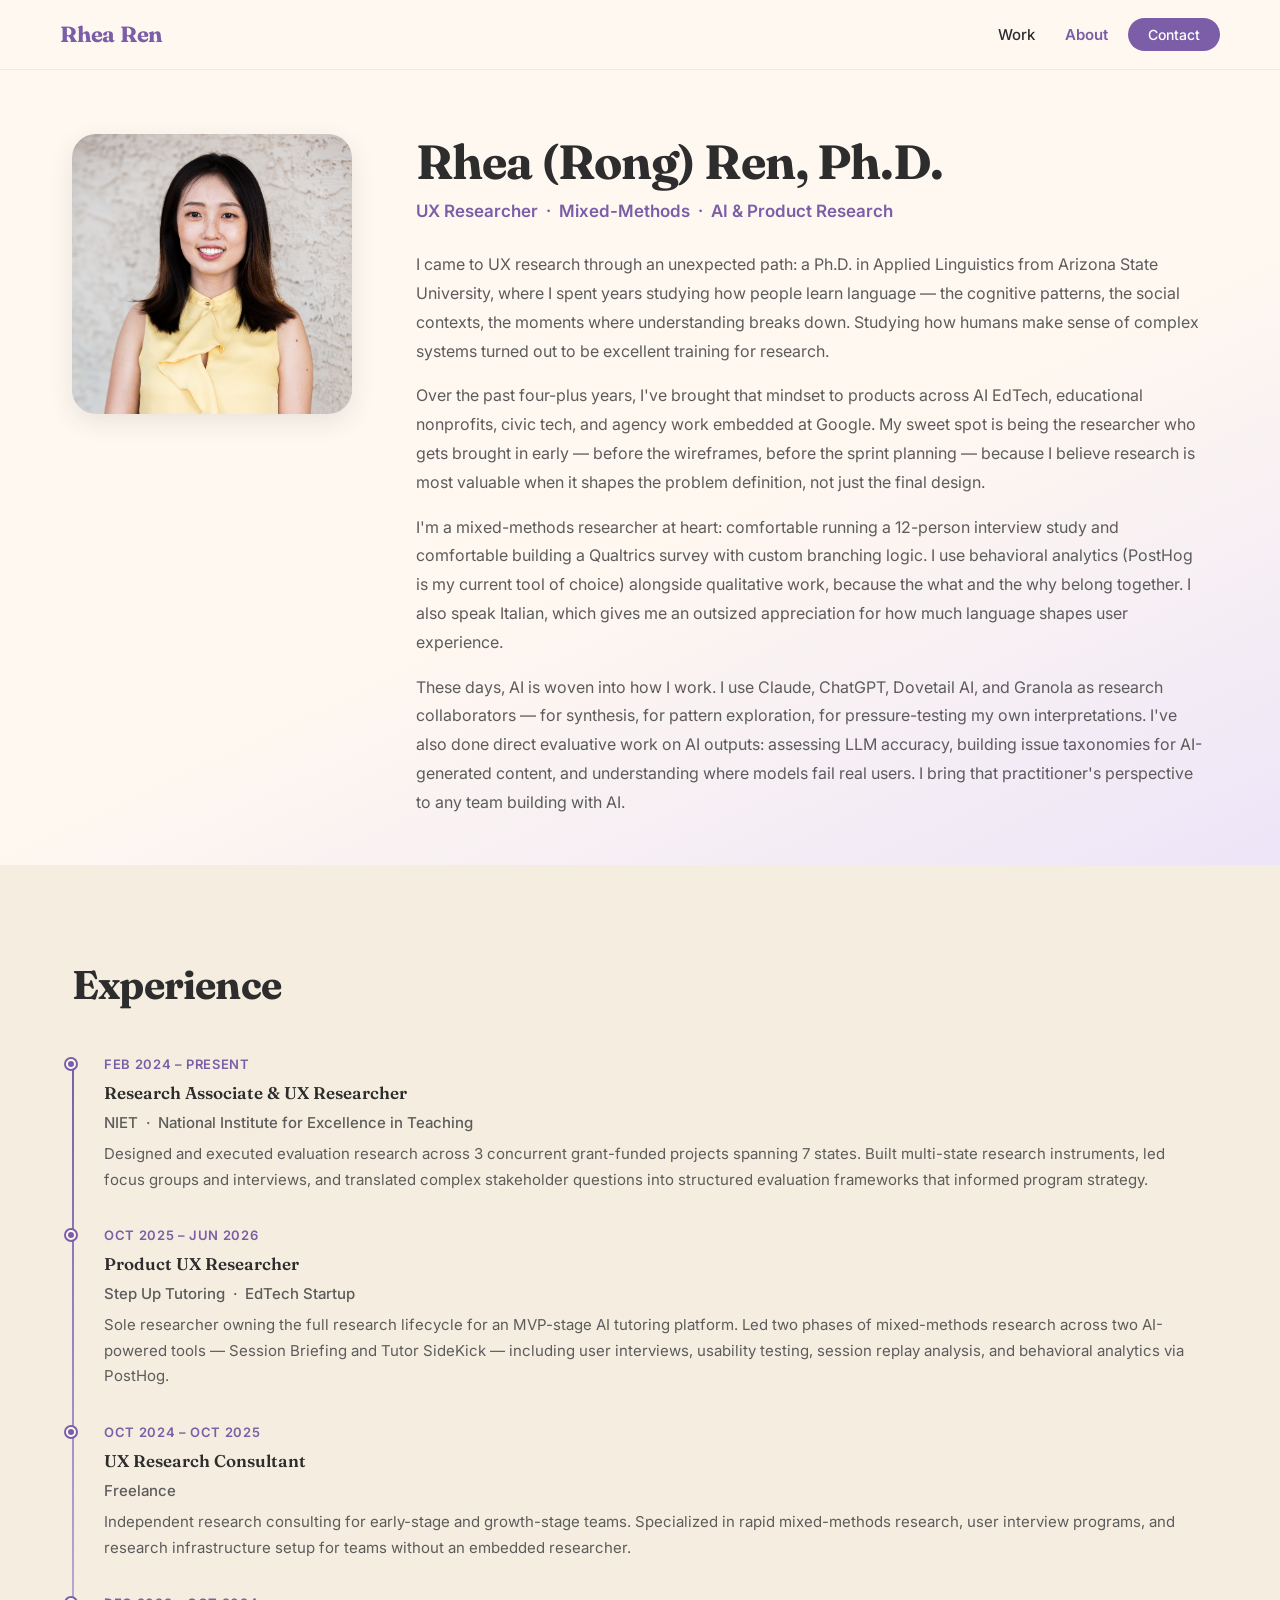
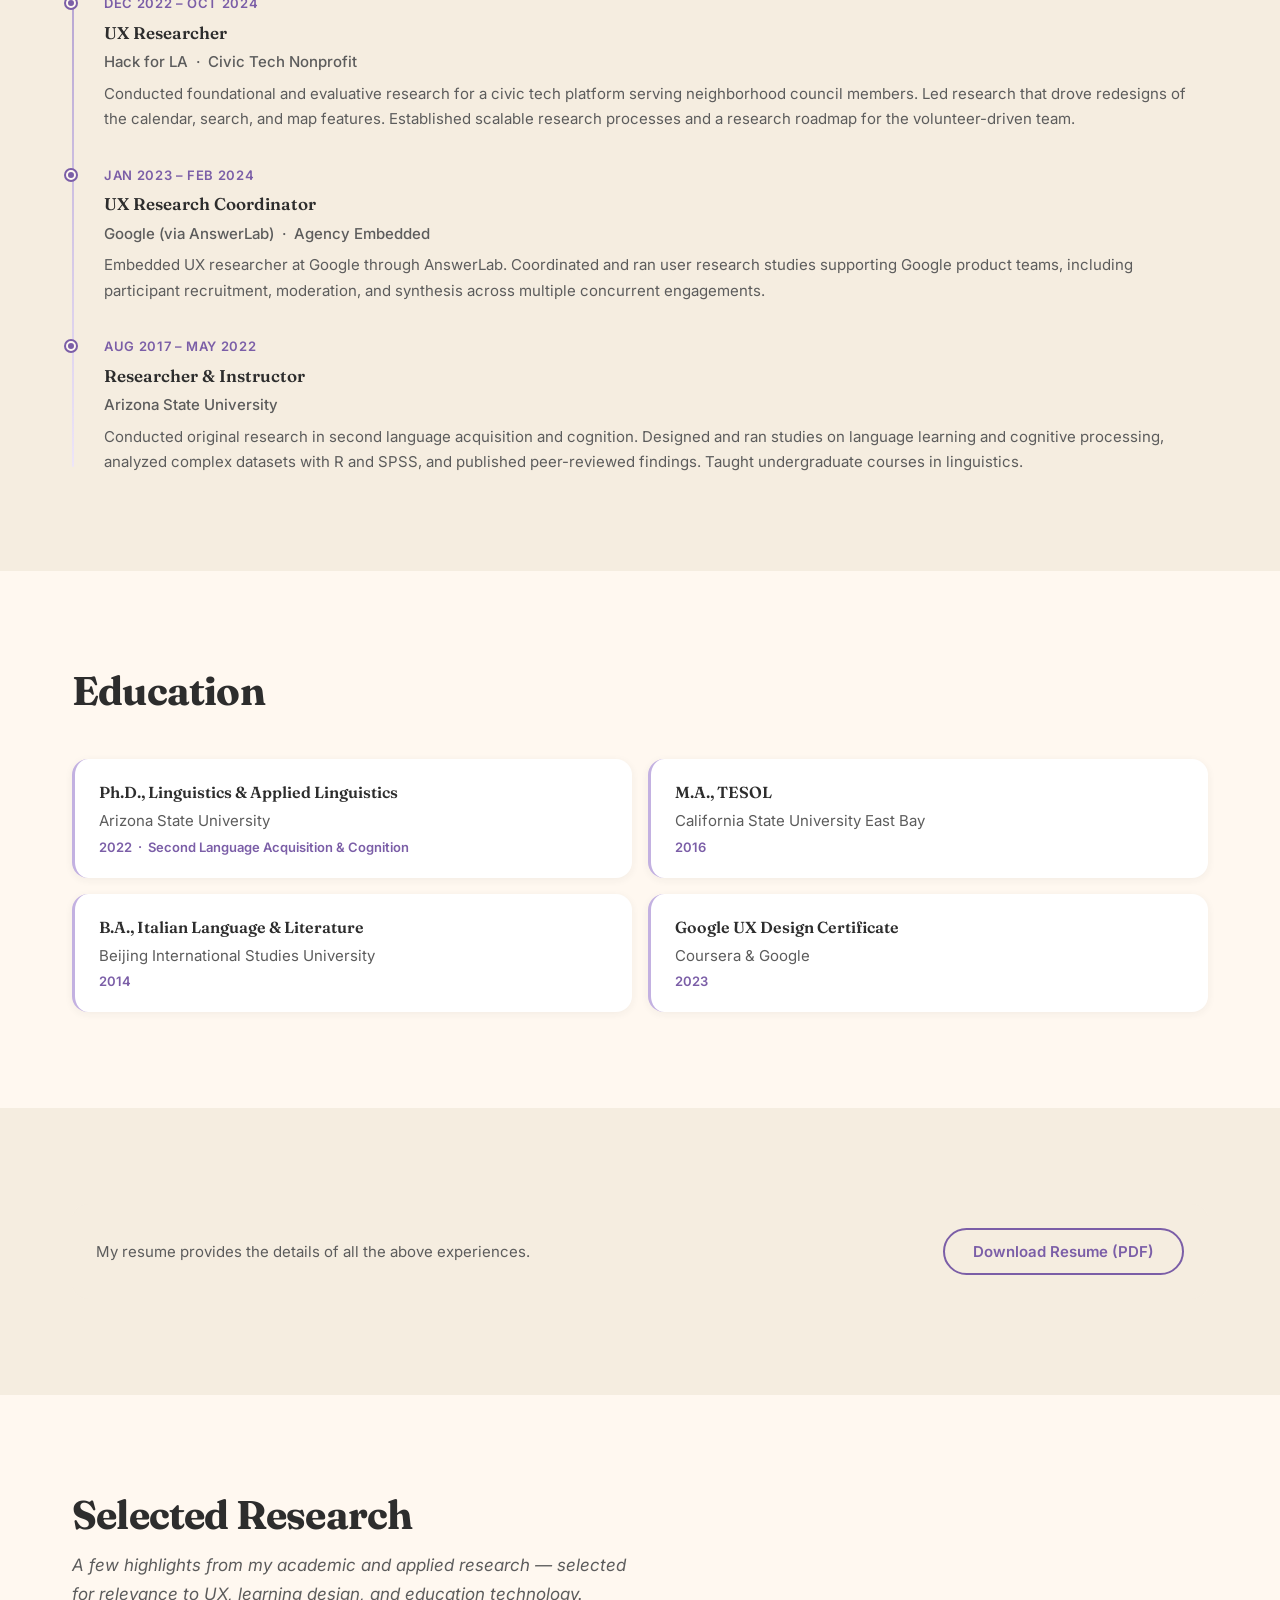
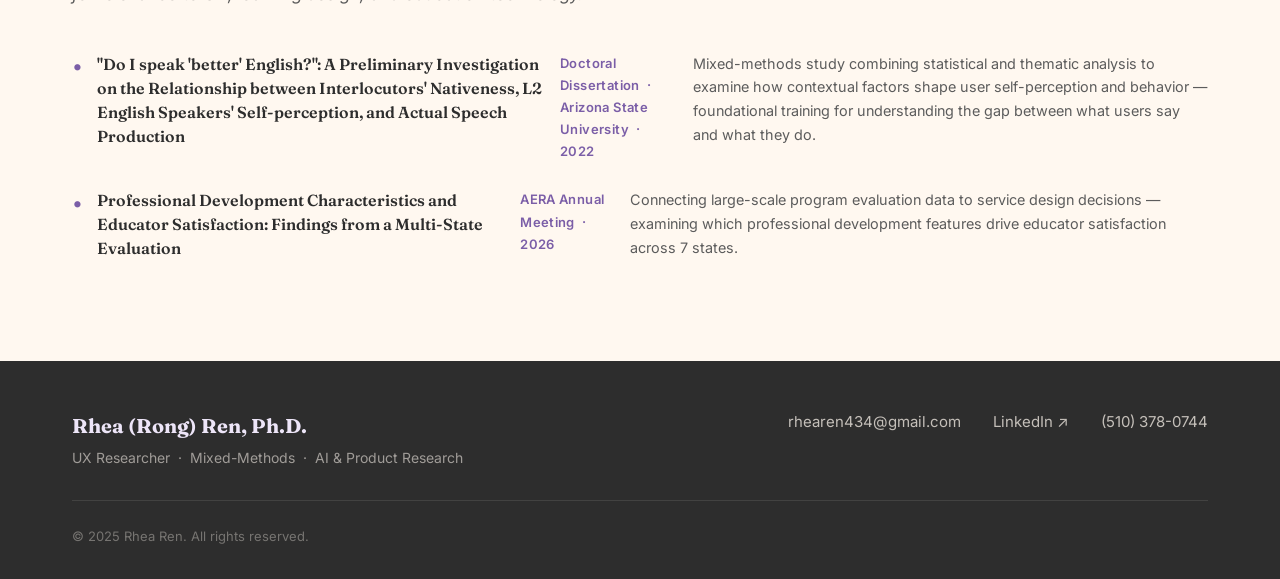
==== about.html @ f6c6ca18 "Initial commit: UX research portfolio site" ====
<!DOCTYPE html>
<html lang="en">
<head>
  <meta charset="UTF-8">
  <meta name="viewport" content="width=device-width, initial-scale=1.0">
  <title>About — Rhea Ren | UX Researcher</title>
  <meta name="description" content="About Rhea (Rong) Ren, Ph.D. — Mixed-Methods UX Researcher with a Ph.D. in Applied Linguistics and 4+ years in AI EdTech, nonprofits, civic tech, and embedded agency work.">
  <meta property="og:title" content="About — Rhea Ren | UX Researcher">
  <meta property="og:description" content="Ph.D. linguist turned UX Researcher. 4+ years of mixed-methods research across AI EdTech, nonprofits, and civic tech.">
  <meta property="og:type" content="website">
  <link rel="canonical" href="about.html">
  <link rel="preconnect" href="https://fonts.googleapis.com">
  <link rel="preconnect" href="https://fonts.gstatic.com" crossorigin>
  <link href="https://fonts.googleapis.com/css2?family=Fraunces:ital,opsz,wght@0,9..144,400..700;1,9..144,400..700&family=Inter:wght@400;500;600&display=swap" rel="stylesheet">
  <link rel="stylesheet" href="css/style.css">
</head>
<body>

  <a href="#main-content" class="skip-link">Skip to main content</a>

  <nav class="nav" aria-label="Main navigation">
    <div class="nav__inner">
      <a href="index.html" class="nav__logo">Rhea Ren</a>
      <button class="nav__hamburger" aria-expanded="false" aria-controls="nav-menu" aria-label="Toggle navigation menu">
        <span></span>
        <span></span>
        <span></span>
      </button>
      <ul class="nav__menu" id="nav-menu" role="list">
        <li><a href="index.html#work" class="nav__link">Work</a></li>
        <li><a href="about.html" class="nav__link">About</a></li>
        <li><a href="contact.html" class="nav__link nav__link--cta">Contact</a></li>
      </ul>
    </div>
  </nav>

  <main id="main-content">

    <!-- ===================== BIO HERO ===================== -->
    <section class="page-hero">
      <div class="container">
        <div class="about-bio">

          <img src="assets/headshot.jpg" alt="Rhea (Rong) Ren, Ph.D. — UX Researcher" class="headshot-img">

          <div class="about-bio__text">
            <h1>Rhea (Rong) Ren, Ph.D.</h1>
            <p class="subtitle">UX Researcher &nbsp;·&nbsp; Mixed-Methods &nbsp;·&nbsp; AI &amp; Product Research</p>

            <p>I came to UX research through an unexpected path: a Ph.D. in Applied Linguistics from Arizona State University, where I spent years studying how people learn language — the cognitive patterns, the social contexts, the moments where understanding breaks down. Studying how humans make sense of complex systems turned out to be excellent training for research.</p>

            <p>Over the past four-plus years, I've brought that mindset to products across AI EdTech, educational nonprofits, civic tech, and agency work embedded at Google. My sweet spot is being the researcher who gets brought in early — before the wireframes, before the sprint planning — because I believe research is most valuable when it shapes the problem definition, not just the final design.</p>

            <p>I'm a mixed-methods researcher at heart: comfortable running a 12-person interview study and comfortable building a Qualtrics survey with custom branching logic. I use behavioral analytics (PostHog is my current tool of choice) alongside qualitative work, because the what and the why belong together. I also speak Italian, which gives me an outsized appreciation for how much language shapes user experience.</p>

            <p>These days, AI is woven into how I work. I use Claude, ChatGPT, Dovetail AI, and Granola as research collaborators — for synthesis, for pattern exploration, for pressure-testing my own interpretations. I've also done direct evaluative work on AI outputs: assessing LLM accuracy, building issue taxonomies for AI-generated content, and understanding where models fail real users. I bring that practitioner's perspective to any team building with AI.</p>
          </div>

        </div>
      </div>
    </section>

    <!-- ===================== EXPERIENCE ===================== -->
    <section class="section section--alt">
      <div class="container">
        <div class="section-header fade-in">
          <h2 class="section-title">Experience</h2>
        </div>

        <div class="timeline fade-in">

          <div class="timeline-item">
            <p class="timeline-item__period">Feb 2024 – Present</p>
            <p class="timeline-item__role">Research Associate &amp; UX Researcher</p>
            <p class="timeline-item__company">NIET &nbsp;·&nbsp; National Institute for Excellence in Teaching</p>
            <p class="timeline-item__desc">Designed and executed evaluation research across 3 concurrent grant-funded projects spanning 7 states. Built multi-state research instruments, led focus groups and interviews, and translated complex stakeholder questions into structured evaluation frameworks that informed program strategy.</p>
          </div>

          <div class="timeline-item">
            <p class="timeline-item__period">Oct 2025 – Jun 2026</p>
            <p class="timeline-item__role">Product UX Researcher</p>
            <p class="timeline-item__company">Step Up Tutoring &nbsp;·&nbsp; EdTech Startup</p>
            <p class="timeline-item__desc">Sole researcher owning the full research lifecycle for an MVP-stage AI tutoring platform. Led two phases of mixed-methods research across two AI-powered tools — Session Briefing and Tutor SideKick — including user interviews, usability testing, session replay analysis, and behavioral analytics via PostHog.</p>
          </div>

          <div class="timeline-item">
            <p class="timeline-item__period">Oct 2024 – Oct 2025</p>
            <p class="timeline-item__role">UX Research Consultant</p>
            <p class="timeline-item__company">Freelance</p>
            <p class="timeline-item__desc">Independent research consulting for early-stage and growth-stage teams. Specialized in rapid mixed-methods research, user interview programs, and research infrastructure setup for teams without an embedded researcher.</p>
          </div>

          <div class="timeline-item">
            <p class="timeline-item__period">Dec 2022 – Oct 2024</p>
            <p class="timeline-item__role">UX Researcher</p>
            <p class="timeline-item__company">Hack for LA &nbsp;·&nbsp; Civic Tech Nonprofit</p>
            <p class="timeline-item__desc">Conducted foundational and evaluative research for a civic tech platform serving neighborhood council members. Led research that drove redesigns of the calendar, search, and map features. Established scalable research processes and a research roadmap for the volunteer-driven team.</p>
          </div>

          <div class="timeline-item">
            <p class="timeline-item__period">Jan 2023 – Feb 2024</p>
            <p class="timeline-item__role">UX Research Coordinator</p>
            <p class="timeline-item__company">Google (via AnswerLab) &nbsp;·&nbsp; Agency Embedded</p>
            <p class="timeline-item__desc">Embedded UX researcher at Google through AnswerLab. Coordinated and ran user research studies supporting Google product teams, including participant recruitment, moderation, and synthesis across multiple concurrent engagements.</p>
          </div>

          <div class="timeline-item">
            <p class="timeline-item__period">Aug 2017 – May 2022</p>
            <p class="timeline-item__role">Researcher &amp; Instructor</p>
            <p class="timeline-item__company">Arizona State University</p>
            <p class="timeline-item__desc">Conducted original research in second language acquisition and cognition. Designed and ran studies on language learning and cognitive processing, analyzed complex datasets with R and SPSS, and published peer-reviewed findings. Taught undergraduate courses in linguistics.</p>
          </div>

        </div>
      </div>
    </section>

    <!-- ===================== EDUCATION ===================== -->
    <section class="section">
      <div class="container">
        <div class="section-header fade-in">
          <h2 class="section-title">Education</h2>
        </div>
        <div class="edu-grid fade-in">

          <div class="edu-card">
            <p class="edu-card__degree">Ph.D., Linguistics &amp; Applied Linguistics</p>
            <p class="edu-card__school">Arizona State University</p>
            <p class="edu-card__year">2022 &nbsp;·&nbsp; Second Language Acquisition &amp; Cognition</p>
          </div>

          <div class="edu-card">
            <p class="edu-card__degree">M.A., TESOL</p>
            <p class="edu-card__school">California State University East Bay</p>
            <p class="edu-card__year">2016</p>
          </div>

          <div class="edu-card">
            <p class="edu-card__degree">B.A., Italian Language &amp; Literature</p>
            <p class="edu-card__school">Beijing International Studies University</p>
            <p class="edu-card__year">2014</p>
          </div>

          <div class="edu-card">
            <p class="edu-card__degree">Google UX Design Certificate</p>
            <p class="edu-card__school">Coursera &amp; Google</p>
            <p class="edu-card__year">2023</p>
          </div>

        </div>
      </div>
    </section>

    <!-- ===================== RESUME DOWNLOAD ===================== -->
    <section class="section section--alt">
      <div class="container">
        <div class="resume-download fade-in">
          <p>My resume provides the details of all the above experiences.</p>
          <!-- Link will work once assets/resume.pdf is added to the assets folder -->
          <a href="assets/resume.pdf" class="btn btn-secondary" aria-label="Download Rhea Ren's resume PDF">Download Resume (PDF)</a>
        </div>
      </div>
    </section>

    <!-- ===================== SELECTED RESEARCH ===================== -->
    <section class="section">
      <div class="container">
        <div class="section-header fade-in">
          <h2 class="section-title">Selected Research</h2>
          <p class="section-subtitle" style="font-style: italic;">A few highlights from my academic and applied research — selected for relevance to UX, learning design, and education technology.</p>
        </div>
        <ol class="research-list fade-in">

          <li class="research-item">
            <p class="research-item__title">"Do I speak 'better' English?": A Preliminary Investigation on the Relationship between Interlocutors' Nativeness, L2 English Speakers' Self-perception, and Actual Speech Production</p>
            <p class="research-item__venue">Doctoral Dissertation &nbsp;·&nbsp; Arizona State University &nbsp;·&nbsp; 2022</p>
            <p class="research-item__desc">Mixed-methods study combining statistical and thematic analysis to examine how contextual factors shape user self-perception and behavior — foundational training for understanding the gap between what users say and what they do.</p>
          </li>

          <li class="research-item">
            <p class="research-item__title">Professional Development Characteristics and Educator Satisfaction: Findings from a Multi-State Evaluation</p>
            <p class="research-item__venue">AERA Annual Meeting &nbsp;·&nbsp; 2026</p>
            <p class="research-item__desc">Connecting large-scale program evaluation data to service design decisions — examining which professional development features drive educator satisfaction across 7 states.</p>
          </li>

        </ol>
      </div>
    </section>

  </main>

  <footer class="footer">
    <div class="container">
      <div class="footer__inner">
        <div class="footer__brand">
          <p class="footer__name">Rhea (Rong) Ren, Ph.D.</p>
          <p class="footer__tagline">UX Researcher &nbsp;·&nbsp; Mixed-Methods &nbsp;·&nbsp; AI &amp; Product Research</p>
        </div>
        <nav class="footer__links" aria-label="Footer links">
          <a href="mailto:rhearen434@gmail.com">rhearen434@gmail.com</a>
          <a href="https://linkedin.com/in/rrenasu/" target="_blank" rel="noopener noreferrer">LinkedIn ↗</a>
          <a href="tel:+15103780744">(510) 378-0744</a>
        </nav>
      </div>
      <p class="footer__copy">© 2025 Rhea Ren. All rights reserved.</p>
    </div>
  </footer>

  <script src="js/main.js"></script>
</body>
</html>
---- css/style.css ----
/* =========================================
   RESET & BASE
   ========================================= */
*, *::before, *::after { box-sizing: border-box; margin: 0; padding: 0; }
html { scroll-behavior: smooth; font-size: 16px; }
body {
  font-family: 'Inter', -apple-system, BlinkMacSystemFont, 'Segoe UI', sans-serif;
  color: var(--charcoal);
  background-color: var(--cream);
  line-height: 1.7;
  -webkit-font-smoothing: antialiased;
  -moz-osx-font-smoothing: grayscale;
}
img, video { max-width: 100%; display: block; }
a { color: inherit; text-decoration: none; }
ul, ol { list-style: none; }
button { background: none; border: none; cursor: pointer; font-family: inherit; }
input, textarea, button, select { font-family: inherit; }

/* =========================================
   CSS CUSTOM PROPERTIES
   ========================================= */
:root {
  --lavender:       #7B5EA7;
  --lavender-mid:   #C3B1E1;
  --lavender-light: #EDE5F8;
  --blush:          #F2C4CE;
  --blush-light:    #FBE8EC;
  --sky:            #A7C7E7;
  --sky-light:      #D4E8F7;
  --cream:          #FFF8F0;
  --cream-dark:     #F5EDE0;
  --charcoal:       #2D2D2D;
  --charcoal-light: #5C5C5C;
  --white:          #FFFFFF;

  --shadow-sm:  0 2px 8px rgba(45, 45, 45, 0.06);
  --shadow-md:  0 8px 24px rgba(45, 45, 45, 0.10);
  --shadow-lg:  0 16px 48px rgba(45, 45, 45, 0.14);

  --radius-sm:   8px;
  --radius-md:   16px;
  --radius-lg:   24px;
  --radius-full: 9999px;

  --transition:      0.25s ease;
  --transition-slow: 0.45s ease;

  --container: 1200px;
}

/* =========================================
   SKIP LINK
   ========================================= */
.skip-link {
  position: absolute;
  top: -100%;
  left: 1rem;
  padding: 0.75rem 1.5rem;
  background: var(--lavender);
  color: var(--white);
  border-radius: var(--radius-sm);
  z-index: 9999;
  font-weight: 600;
  font-size: 0.9rem;
  transition: top var(--transition);
}
.skip-link:focus { top: 1rem; }

/* =========================================
   LAYOUT UTILITIES
   ========================================= */
.container {
  width: 100%;
  max-width: var(--container);
  margin: 0 auto;
  padding: 0 1.25rem;
}

.section { padding: 4rem 0; }
.section--alt { background: var(--cream-dark); }
.section--white { background: var(--white); }

.section-header { margin-bottom: 2.75rem; }
.section-header--center { text-align: center; }
.section-header--center .section-subtitle { margin-left: auto; margin-right: auto; }

.section-title {
  font-family: 'Fraunces', Georgia, serif;
  font-size: clamp(1.75rem, 3.5vw, 2.5rem);
  font-weight: 700;
  color: var(--charcoal);
  line-height: 1.2;
  margin-bottom: 0.75rem;
  letter-spacing: -0.02em;
}
.section-subtitle {
  font-size: 1.0625rem;
  color: var(--charcoal-light);
  max-width: 560px;
  line-height: 1.65;
}

/* =========================================
   BUTTONS
   ========================================= */
.btn {
  display: inline-flex;
  align-items: center;
  gap: 0.5rem;
  padding: 0.875rem 1.75rem;
  border-radius: var(--radius-full);
  font-size: 0.9375rem;
  font-weight: 600;
  text-decoration: none;
  transition: all var(--transition);
  cursor: pointer;
  border: 2px solid transparent;
  line-height: 1;
  white-space: nowrap;
}
.btn-primary {
  background: var(--lavender);
  color: var(--white);
  border-color: var(--lavender);
}
.btn-primary:hover {
  background: #6A4F94;
  border-color: #6A4F94;
  transform: translateY(-2px);
  box-shadow: 0 8px 24px rgba(123, 94, 167, 0.28);
}
.btn-secondary {
  background: transparent;
  color: var(--lavender);
  border-color: var(--lavender);
}
.btn-secondary:hover {
  background: var(--lavender-light);
  transform: translateY(-2px);
}
.btn:focus-visible {
  outline: 3px solid var(--lavender);
  outline-offset: 3px;
}

/* =========================================
   NAVIGATION — BASE
   ========================================= */
.nav {
  position: sticky;
  top: 0;
  z-index: 200;
  background: rgba(255, 248, 240, 0.93);
  backdrop-filter: blur(14px);
  -webkit-backdrop-filter: blur(14px);
  border-bottom: 1px solid rgba(195, 177, 225, 0.25);
}
.nav__inner {
  position: relative;
  display: flex;
  align-items: center;
  justify-content: space-between;
  padding: 1rem 1.25rem;
  max-width: var(--container);
  margin: 0 auto;
}
.nav__logo {
  font-family: 'Fraunces', Georgia, serif;
  font-size: 1.375rem;
  font-weight: 700;
  color: var(--lavender);
  letter-spacing: -0.01em;
  transition: color var(--transition);
}
.nav__logo:hover { color: #6A4F94; }

/* Hamburger */
.nav__hamburger {
  display: flex;
  flex-direction: column;
  justify-content: center;
  gap: 5px;
  padding: 0.4rem;
  border-radius: var(--radius-sm);
  z-index: 10;
  flex-shrink: 0;
}
.nav__hamburger span {
  display: block;
  width: 22px;
  height: 2px;
  background: var(--charcoal);
  border-radius: 2px;
  transition: all var(--transition);
  transform-origin: center;
}
.nav.nav-open .nav__hamburger span:nth-child(1) { transform: translateY(7px) rotate(45deg); }
.nav.nav-open .nav__hamburger span:nth-child(2) { opacity: 0; transform: scaleX(0); }
.nav.nav-open .nav__hamburger span:nth-child(3) { transform: translateY(-7px) rotate(-45deg); }

/* Mobile dropdown */
@media (max-width: 639px) {
  .nav__menu {
    display: none;
    position: absolute;
    top: 100%;
    left: 0;
    right: 0;
    background: rgba(255, 248, 240, 0.98);
    padding: 0.75rem 1.25rem 1.5rem;
    border-bottom: 1px solid rgba(195, 177, 225, 0.25);
    backdrop-filter: blur(14px);
    -webkit-backdrop-filter: blur(14px);
    box-shadow: 0 8px 20px rgba(45, 45, 45, 0.08);
  }
  .nav.nav-open .nav__menu { display: block; }
  .nav__link {
    display: block;
    padding: 0.875rem 0;
    font-size: 1rem;
    font-weight: 500;
    color: var(--charcoal);
    border-bottom: 1px solid rgba(195, 177, 225, 0.2);
    transition: color var(--transition);
  }
  .nav__menu li:last-child .nav__link { border-bottom: none; }
  .nav__link:hover,
  .nav__link.active { color: var(--lavender); }
  .nav__link--cta {
    display: inline-block;
    margin-top: 0.875rem;
    border-bottom: none;
    padding: 0.5625rem 1.375rem;
    background: var(--lavender);
    color: var(--white) !important;
    border-radius: var(--radius-full);
    font-size: 0.875rem;
    font-weight: 600;
  }
  .nav__link--cta:hover { background: #6A4F94; }
}

/* Desktop nav */
@media (min-width: 640px) {
  .nav__hamburger { display: none; }
  .nav__menu {
    display: flex;
    align-items: center;
    gap: 0.125rem;
  }
  .nav__link {
    padding: 0.4375rem 0.875rem;
    font-size: 0.9375rem;
    font-weight: 500;
    color: var(--charcoal);
    border-radius: var(--radius-sm);
    transition: color var(--transition), background var(--transition);
  }
  .nav__link:hover { color: var(--lavender); background: var(--lavender-light); }
  .nav__link.active { color: var(--lavender); font-weight: 600; }
  .nav__link--cta {
    background: var(--lavender);
    color: var(--white) !important;
    border-radius: var(--radius-full);
    padding: 0.5rem 1.25rem;
    font-size: 0.875rem;
    margin-left: 0.25rem;
  }
  .nav__link--cta:hover { background: #6A4F94; }
}

/* =========================================
   HERO
   ========================================= */
.hero {
  position: relative;
  overflow: hidden;
  padding: 5rem 0 4.5rem;
  min-height: 80vh;
  display: flex;
  align-items: center;
  background: linear-gradient(155deg, var(--cream) 50%, var(--lavender-light) 100%);
}

.hero__blob {
  position: absolute;
  border-radius: 60% 40% 30% 70% / 60% 30% 70% 40%;
  pointer-events: none;
  animation: blobMorph 14s ease-in-out infinite;
  will-change: border-radius, transform;
}
.hero__blob:nth-child(1) {
  width: min(560px, 85vw);
  height: min(560px, 85vw);
  top: -180px;
  right: -150px;
  background: var(--lavender-light);
  opacity: 0.55;
  animation-duration: 14s;
}
.hero__blob:nth-child(2) {
  width: min(380px, 60vw);
  height: min(380px, 60vw);
  bottom: -110px;
  left: -100px;
  background: var(--blush);
  opacity: 0.42;
  animation-duration: 18s;
  animation-delay: -6s;
}

@keyframes blobMorph {
  0%, 100% { border-radius: 60% 40% 30% 70% / 60% 30% 70% 40%; }
  25%       { border-radius: 40% 60% 70% 30% / 40% 70% 30% 60%; }
  50%       { border-radius: 30% 70% 40% 60% / 50% 40% 60% 50%; }
  75%       { border-radius: 70% 30% 60% 40% / 30% 60% 40% 70%; }
}

.hero__content {
  position: relative;
  z-index: 1;
  max-width: 700px;
}
.hero__label {
  display: inline-block;
  font-size: 0.8125rem;
  font-weight: 600;
  letter-spacing: 0.1em;
  text-transform: uppercase;
  color: var(--lavender);
  background: var(--lavender-light);
  padding: 0.3rem 0.875rem;
  border-radius: var(--radius-full);
  margin-bottom: 1.25rem;
}
.hero__name {
  font-family: 'Fraunces', Georgia, serif;
  font-size: clamp(2.5rem, 6vw, 4.25rem);
  font-weight: 700;
  line-height: 1.08;
  letter-spacing: -0.025em;
  color: var(--charcoal);
  margin-bottom: 0.5rem;
}
.hero__subtitle {
  font-size: clamp(1rem, 2vw, 1.125rem);
  color: var(--charcoal-light);
  font-weight: 500;
  margin-bottom: 1.5rem;
  letter-spacing: 0.01em;
}
.hero__hook {
  font-size: 1.0625rem;
  color: var(--charcoal-light);
  line-height: 1.78;
  margin-bottom: 2.5rem;
  max-width: 580px;
}
.hero__ctas {
  display: flex;
  flex-wrap: wrap;
  gap: 1rem;
  align-items: center;
}

/* =========================================
   CASE STUDY CARDS
   ========================================= */
.cards-grid {
  display: grid;
  gap: 1.5rem;
}
.card {
  background: var(--white);
  border-radius: var(--radius-lg);
  overflow: hidden;
  box-shadow: var(--shadow-sm);
  transition: transform var(--transition), box-shadow var(--transition);
  display: flex;
  flex-direction: column;
}
.card:hover {
  transform: translateY(-6px);
  box-shadow: var(--shadow-lg);
}
.card__thumb {
  height: 200px;
  flex-shrink: 0;
  overflow: hidden;
  position: relative;
}

.card__thumb img {
  width: 100%;
  height: 100%;
  object-fit: cover;
  display: block;
}
.card__thumb--lavender { background: linear-gradient(135deg, var(--lavender-light) 0%, var(--lavender-mid) 100%); }
.card__thumb--blush    { background: linear-gradient(135deg, var(--blush-light) 0%, var(--blush) 100%); }
.card__thumb--sky      { background: linear-gradient(135deg, var(--sky-light) 0%, var(--sky) 100%); }

.card__body {
  padding: 1.75rem;
  display: flex;
  flex-direction: column;
  flex: 1;
}
.card__company {
  font-size: 0.8125rem;
  font-weight: 600;
  letter-spacing: 0.06em;
  text-transform: uppercase;
  color: var(--lavender);
  margin-bottom: 0.5rem;
}
.card__title {
  font-family: 'Fraunces', Georgia, serif;
  font-size: 1.1875rem;
  font-weight: 600;
  color: var(--charcoal);
  line-height: 1.3;
  margin-bottom: 0.75rem;
}
.card__desc {
  font-size: 0.9375rem;
  color: var(--charcoal-light);
  line-height: 1.68;
  margin-bottom: 1.25rem;
  flex: 1;
}
.card__tags {
  display: flex;
  flex-wrap: wrap;
  gap: 0.375rem;
  margin-bottom: 1.5rem;
}
.card__link {
  display: inline-flex;
  align-items: center;
  gap: 0.375rem;
  font-size: 0.9375rem;
  font-weight: 600;
  color: var(--lavender);
  transition: gap var(--transition), color var(--transition);
  margin-top: auto;
  align-self: flex-start;
}
.card__link:hover { gap: 0.625rem; color: #6A4F94; }

/* =========================================
   TAGS / PILLS
   ========================================= */
.tag {
  display: inline-block;
  padding: 0.2rem 0.675rem;
  border-radius: var(--radius-full);
  font-size: 0.75rem;
  font-weight: 600;
  letter-spacing: 0.025em;
  background: var(--lavender-light);
  color: var(--lavender);
  white-space: nowrap;
}
.tag--blush { background: var(--blush-light); color: #7A2E42; }
.tag--sky   { background: var(--sky-light);   color: #1E5F8C; }

/* =========================================
   SKILLS SECTION
   ========================================= */
.skills-grid { display: grid; gap: 1.5rem; }

.skills-category {
  background: var(--white);
  border-radius: var(--radius-lg);
  padding: 1.75rem;
  box-shadow: var(--shadow-sm);
}
.skills-category__title {
  font-family: 'Fraunces', Georgia, serif;
  font-size: 1.125rem;
  font-weight: 600;
  color: var(--charcoal);
  margin-bottom: 1.125rem;
  padding-bottom: 0.75rem;
  border-bottom: 2px solid var(--lavender-light);
}
.skills-tags {
  display: flex;
  flex-wrap: wrap;
  gap: 0.5rem;
}
.skill-tag {
  display: inline-block;
  padding: 0.3125rem 0.75rem;
  border-radius: var(--radius-full);
  font-size: 0.8125rem;
  font-weight: 500;
  background: var(--lavender-light);
  color: var(--lavender);
  transition: background var(--transition), transform var(--transition);
  cursor: default;
}
.skill-tag:hover { background: var(--lavender-mid); transform: translateY(-1px); }
.skill-tag--ai { background: var(--blush-light); color: #7A2E42; }
.skill-tag--ai:hover { background: var(--blush); }
.skill-tag--tools { background: var(--sky-light); color: #1E5F8C; }
.skill-tag--tools:hover { background: var(--sky); }

/* =========================================
   AI CALLOUT
   ========================================= */
.ai-callout { padding: 3.5rem 0; }
.ai-callout__card {
  background: var(--white);
  border-radius: var(--radius-lg);
  padding: 2rem 1.75rem;
  border-left: 5px solid var(--sky);
  box-shadow: var(--shadow-sm);
  display: flex;
  flex-direction: column;
  gap: 1rem;
}
.ai-callout__icon {
  font-size: 1.75rem;
  color: var(--sky);
  line-height: 1;
  flex-shrink: 0;
}
.ai-callout__title {
  font-family: 'Fraunces', Georgia, serif;
  font-size: 1.25rem;
  font-weight: 600;
  color: var(--charcoal);
  margin-bottom: 0.5rem;
}
.ai-callout__content p {
  color: var(--charcoal-light);
  font-size: 0.9375rem;
  line-height: 1.78;
}

/* =========================================
   CONTACT CTA STRIP
   ========================================= */
.contact-cta {
  background: var(--lavender-light);
  padding: 5rem 0;
  text-align: center;
}
.contact-cta .section-title { margin-bottom: 0.875rem; }
.contact-cta p {
  color: var(--charcoal-light);
  margin-bottom: 2rem;
  max-width: 480px;
  margin-left: auto;
  margin-right: auto;
  line-height: 1.7;
}

/* =========================================
   ABOUT PAGE
   ========================================= */
.page-hero {
  padding: 4rem 0 3rem;
  background: linear-gradient(155deg, var(--cream) 55%, var(--lavender-light) 100%);
}

.about-bio {
  display: grid;
  gap: 2.5rem;
  align-items: start;
}

.headshot-placeholder {
  width: 260px;
  height: 260px;
  background: linear-gradient(135deg, var(--lavender-light) 0%, var(--lavender-mid) 100%);
  border-radius: var(--radius-lg);
  display: flex;
  align-items: center;
  justify-content: center;
  font-family: 'Fraunces', Georgia, serif;
  font-size: 3.5rem;
  font-weight: 700;
  color: var(--lavender);
  flex-shrink: 0;
  user-select: none;
}
.headshot-img {
  width: 260px;
  height: 260px;
  object-fit: cover;
  object-position: center top;
  border-radius: var(--radius-lg);
  flex-shrink: 0;
  box-shadow: var(--shadow-md);
}

.about-bio__text h1 {
  font-family: 'Fraunces', Georgia, serif;
  font-size: clamp(2rem, 4vw, 3rem);
  font-weight: 700;
  color: var(--charcoal);
  line-height: 1.15;
  letter-spacing: -0.02em;
  margin-bottom: 0.375rem;
}
.about-bio__text .subtitle {
  font-size: 1.0625rem;
  color: var(--lavender);
  font-weight: 600;
  margin-bottom: 1.5rem;
}
.about-bio__text p {
  color: var(--charcoal-light);
  margin-bottom: 1rem;
  line-height: 1.8;
}
.about-bio__text p:last-child { margin-bottom: 0; }

/* Philosophy callout */
.philosophy {
  background: var(--lavender-light);
  border-radius: var(--radius-lg);
  padding: 1.75rem 2rem;
  margin-top: 1.5rem;
  border-left: 4px solid var(--lavender-mid);
}
.philosophy__quote {
  font-family: 'Fraunces', Georgia, serif;
  font-size: 1.125rem;
  font-style: italic;
  color: var(--charcoal);
  line-height: 1.65;
  margin-bottom: 0.5rem;
}
.philosophy__attr {
  font-size: 0.875rem;
  color: var(--lavender);
  font-weight: 600;
}

/* Timeline */
.timeline {
  position: relative;
  padding-left: 1.75rem;
}
.timeline::before {
  content: '';
  position: absolute;
  left: 0;
  top: 0.5rem;
  bottom: 0.5rem;
  width: 2px;
  background: linear-gradient(to bottom, var(--lavender), var(--lavender-light));
  border-radius: 2px;
}
.timeline-item {
  position: relative;
  padding-bottom: 2rem;
}
.timeline-item:last-child { padding-bottom: 0; }
.timeline-item::before {
  content: '';
  position: absolute;
  left: -2rem;
  top: 0.375rem;
  width: 10px;
  height: 10px;
  background: var(--lavender);
  border-radius: 50%;
  border: 2px solid var(--cream);
  box-shadow: 0 0 0 2px var(--lavender);
}
.timeline-item__period {
  font-size: 0.8125rem;
  font-weight: 600;
  color: var(--lavender);
  letter-spacing: 0.05em;
  text-transform: uppercase;
  margin-bottom: 0.25rem;
}
.timeline-item__role {
  font-family: 'Fraunces', Georgia, serif;
  font-size: 1.0625rem;
  font-weight: 600;
  color: var(--charcoal);
  margin-bottom: 0.125rem;
}
.timeline-item__company {
  font-size: 0.9375rem;
  color: var(--charcoal-light);
  font-weight: 500;
  margin-bottom: 0.375rem;
}
.timeline-item__desc {
  font-size: 0.9375rem;
  color: var(--charcoal-light);
  line-height: 1.7;
}

/* Education */
.edu-grid { display: grid; gap: 1rem; }
.edu-card {
  background: var(--white);
  border-radius: var(--radius-md);
  padding: 1.25rem 1.5rem;
  box-shadow: var(--shadow-sm);
  border-left: 3px solid var(--lavender-mid);
}
.edu-card__degree {
  font-family: 'Fraunces', Georgia, serif;
  font-size: 1rem;
  font-weight: 600;
  color: var(--charcoal);
  margin-bottom: 0.125rem;
}
.edu-card__school {
  font-size: 0.9375rem;
  color: var(--charcoal-light);
  margin-bottom: 0.125rem;
}
.edu-card__year {
  font-size: 0.8125rem;
  font-weight: 600;
  color: var(--lavender);
}

/* Selected Research list */
.research-list {
  list-style: none;
  display: flex;
  flex-direction: column;
  gap: 1.25rem;
}
.research-item {
  display: flex;
  gap: 0.875rem;
  align-items: flex-start;
}
.research-item::before {
  content: '•';
  font-size: 1.25rem;
  line-height: 1.4;
  color: var(--lavender);
  flex-shrink: 0;
  margin-top: 0.05rem;
}
.research-item__title {
  font-family: 'Fraunces', Georgia, serif;
  font-size: 1rem;
  font-weight: 600;
  color: var(--charcoal);
  line-height: 1.5;
  margin-bottom: 0.3rem;
}
.research-item__title a {
  color: var(--lavender);
  text-decoration: underline;
  text-underline-offset: 3px;
  transition: color var(--transition);
}
.research-item__title a:hover { color: #6A4F94; }
.research-item__venue {
  font-size: 0.8125rem;
  font-weight: 600;
  color: var(--lavender);
  letter-spacing: 0.03em;
  margin-bottom: 0.4rem;
}
.research-item__desc {
  font-size: 0.9rem;
  color: var(--charcoal-light);
  line-height: 1.65;
}

/* Resume download row */
.resume-download {
  display: flex;
  flex-direction: column;
  gap: 1rem;
  background: var(--cream-dark);
  border-radius: var(--radius-md);
  padding: 1.5rem;
  align-items: flex-start;
}
.resume-download p {
  color: var(--charcoal-light);
  font-size: 0.9375rem;
  line-height: 1.6;
  margin: 0;
}

/* =========================================
   CASE STUDY PAGE
   ========================================= */
.cs-hero {
  padding: 4.5rem 0 3.5rem;
}
.cs-hero--lavender { background: linear-gradient(155deg, var(--lavender-light) 0%, var(--cream) 65%); }
.cs-hero--blush    { background: linear-gradient(155deg, var(--blush-light) 0%, var(--cream) 65%); }
.cs-hero--sky      { background: linear-gradient(155deg, var(--sky-light) 0%, var(--cream) 65%); }

.cs-breadcrumb {
  display: inline-flex;
  align-items: center;
  gap: 0.375rem;
  font-size: 0.875rem;
  font-weight: 600;
  color: var(--charcoal-light);
  margin-bottom: 1.75rem;
  transition: color var(--transition);
}
.cs-breadcrumb:hover { color: var(--lavender); }

.cs-hero__title {
  font-family: 'Fraunces', Georgia, serif;
  font-size: clamp(1.875rem, 4vw, 3rem);
  font-weight: 700;
  color: var(--charcoal);
  line-height: 1.15;
  letter-spacing: -0.02em;
  margin-bottom: 1.75rem;
  max-width: 780px;
}

.cs-meta {
  display: flex;
  flex-wrap: wrap;
  gap: 1.5rem 2.5rem;
  margin-bottom: 1.75rem;
  padding-bottom: 1.75rem;
  border-bottom: 1px solid rgba(195, 177, 225, 0.3);
}
.cs-meta__item { display: flex; flex-direction: column; gap: 0.125rem; }
.cs-meta__label {
  font-size: 0.75rem;
  font-weight: 700;
  letter-spacing: 0.08em;
  text-transform: uppercase;
  color: var(--charcoal-light);
}
.cs-meta__value {
  font-size: 0.9375rem;
  font-weight: 600;
  color: var(--charcoal);
}
.cs-methods {
  display: flex;
  flex-wrap: wrap;
  gap: 0.5rem;
}

/* Case study content */
.cs-content { padding: 3.5rem 0 2rem; }
.cs-content .container { max-width: 860px; }

.cs-cover {
  margin-bottom: 3.5rem;
}

.cs-cover__img {
  width: 100%;
  height: auto;
  display: block;
  border-radius: var(--radius-lg);
  box-shadow: var(--shadow-md);
}

.cs-cover__placeholder {
  width: 100%;
  aspect-ratio: 16 / 7;
  border-radius: var(--radius-lg);
  box-shadow: var(--shadow-md);
  background: linear-gradient(135deg, #e8e3f0 0%, #f0e8ec 50%, #e3edf5 100%);
  display: flex;
  align-items: center;
  justify-content: center;
  color: #9b8fad;
  font-size: 0.875rem;
  font-style: italic;
  letter-spacing: 0.01em;
}

.cs-section { margin-bottom: 3.5rem; }
.cs-section:last-child { margin-bottom: 0; }

.cs-section__title {
  font-family: 'Fraunces', Georgia, serif;
  font-size: 1.5rem;
  font-weight: 600;
  color: var(--charcoal);
  margin-bottom: 1.25rem;
  padding-bottom: 0.625rem;
  border-bottom: 2px solid var(--lavender-light);
}
.cs-section p {
  color: var(--charcoal-light);
  line-height: 1.8;
  margin-bottom: 1rem;
}
.cs-section p:last-child { margin-bottom: 0; }

/* Placeholder text blocks */
.placeholder-text {
  color: #9B8FA8;
  font-style: italic;
  background: var(--cream-dark);
  padding: 1.25rem 1.5rem;
  border-radius: var(--radius-sm);
  border-left: 3px solid var(--lavender-mid);
  font-size: 0.9375rem;
  line-height: 1.75;
}

/* Insight cards */
.insight-grid { display: grid; gap: 1rem; margin-top: 1.5rem; }
.insight-card {
  background: var(--white);
  border-radius: var(--radius-md);
  padding: 1.5rem;
  box-shadow: var(--shadow-sm);
  border-top: 3px solid var(--lavender-mid);
}
.insight-card__number {
  font-family: 'Fraunces', Georgia, serif;
  font-size: 2rem;
  font-weight: 700;
  color: var(--lavender-mid);
  line-height: 1;
  margin-bottom: 0.5rem;
}
.insight-card__text {
  font-size: 0.9375rem;
  color: var(--charcoal-light);
  font-style: italic;
  line-height: 1.65;
}

/* Impact blocks */
.impact-blocks { display: grid; gap: 1rem; margin-top: 1.5rem; }
.impact-block {
  background: var(--lavender-light);
  border-radius: var(--radius-md);
  padding: 1.5rem;
  text-align: center;
}
.impact-block__metric {
  font-family: 'Fraunces', Georgia, serif;
  font-size: 2rem;
  font-weight: 700;
  color: var(--lavender);
  line-height: 1;
  margin-bottom: 0.375rem;
}
.impact-block__label {
  font-size: 0.9375rem;
  color: var(--charcoal-light);
  font-style: italic;
}

/* Case study footer nav */
.cs-nav {
  padding: 2.5rem 0;
  background: var(--cream-dark);
  border-top: 1px solid rgba(195, 177, 225, 0.25);
}
.cs-nav__inner {
  display: flex;
  flex-direction: column;
  gap: 1rem;
}
.cs-nav__link {
  display: inline-flex;
  align-items: center;
  gap: 0.375rem;
  font-size: 0.9375rem;
  font-weight: 600;
  color: var(--lavender);
  transition: gap var(--transition), color var(--transition);
}
.cs-nav__link:hover { color: #6A4F94; }
.cs-nav__link--back:hover { gap: 0.625rem; }
.cs-nav__link--next { align-self: flex-end; }
.cs-nav__link--next:hover { gap: 0.625rem; }

/* =========================================
   CONTACT PAGE
   ========================================= */
.contact-page { padding: 4rem 0; }

.contact-intro {
  max-width: 580px;
  margin-bottom: 3rem;
}
.contact-intro h1 {
  font-family: 'Fraunces', Georgia, serif;
  font-size: clamp(2rem, 4vw, 2.75rem);
  font-weight: 700;
  color: var(--charcoal);
  letter-spacing: -0.02em;
  margin-bottom: 0.75rem;
  line-height: 1.2;
}
.contact-intro p { color: var(--charcoal-light); line-height: 1.8; }

.contact-layout { display: grid; gap: 3rem; }

.contact-blocks { display: flex; flex-direction: column; gap: 1rem; }
.contact-block {
  display: flex;
  align-items: flex-start;
  gap: 1rem;
  background: var(--white);
  border-radius: var(--radius-md);
  padding: 1.25rem 1.5rem;
  box-shadow: var(--shadow-sm);
  transition: transform var(--transition), box-shadow var(--transition);
  text-decoration: none;
  color: inherit;
}
.contact-block:hover { transform: translateY(-3px); box-shadow: var(--shadow-md); }
.contact-block__icon {
  width: 44px;
  height: 44px;
  border-radius: var(--radius-sm);
  background: var(--lavender-light);
  display: flex;
  align-items: center;
  justify-content: center;
  font-size: 1.25rem;
  flex-shrink: 0;
}
.contact-block__label {
  font-size: 0.75rem;
  font-weight: 700;
  letter-spacing: 0.07em;
  text-transform: uppercase;
  color: var(--charcoal-light);
  margin-bottom: 0.125rem;
}
.contact-block__value {
  font-size: 0.9375rem;
  font-weight: 600;
  color: var(--charcoal);
}

/* Contact form */
.contact-form {
  background: var(--white);
  border-radius: var(--radius-lg);
  padding: 2rem 1.75rem;
  box-shadow: var(--shadow-sm);
}
.contact-form__title {
  font-family: 'Fraunces', Georgia, serif;
  font-size: 1.375rem;
  font-weight: 600;
  color: var(--charcoal);
  margin-bottom: 1.5rem;
}

.form-group { margin-bottom: 1.25rem; }
.form-group label {
  display: block;
  font-size: 0.875rem;
  font-weight: 600;
  color: var(--charcoal);
  margin-bottom: 0.375rem;
}
.form-group input,
.form-group textarea {
  width: 100%;
  padding: 0.75rem 1rem;
  border: 2px solid var(--lavender-light);
  border-radius: var(--radius-sm);
  font-size: 0.9375rem;
  color: var(--charcoal);
  background: var(--cream);
  transition: border-color var(--transition), box-shadow var(--transition);
  resize: vertical;
}
.form-group input:focus,
.form-group textarea:focus {
  outline: none;
  border-color: var(--lavender);
  box-shadow: 0 0 0 3px rgba(123, 94, 167, 0.12);
}
.form-group textarea { min-height: 140px; }

#form-status {
  padding: 0.875rem 1.25rem;
  border-radius: var(--radius-sm);
  font-size: 0.9375rem;
  font-weight: 500;
  margin-bottom: 1.25rem;
  display: none;
}
#form-status.success {
  display: block;
  background: #D4F4E0;
  color: #1B6B3A;
  border: 1px solid #A8E6C1;
}
#form-status.error {
  display: block;
  background: #FAE0E4;
  color: #7A1228;
  border: 1px solid #F0A3B3;
}

.form-note {
  font-size: 0.8125rem;
  color: var(--charcoal-light);
  margin-top: 0.75rem;
}

/* =========================================
   FOOTER
   ========================================= */
.footer {
  background: var(--charcoal);
  color: var(--cream);
  padding: 3rem 0 2rem;
}
.footer__inner {
  display: flex;
  flex-direction: column;
  gap: 2rem;
  margin-bottom: 2rem;
}
.footer__name {
  font-family: 'Fraunces', Georgia, serif;
  font-size: 1.25rem;
  font-weight: 700;
  color: var(--lavender-light);
  margin-bottom: 0.25rem;
}
.footer__tagline {
  font-size: 0.875rem;
  color: rgba(255, 248, 240, 0.55);
  line-height: 1.5;
}
.footer__links {
  display: flex;
  flex-direction: column;
  gap: 0.75rem;
}
.footer__links a {
  font-size: 0.9375rem;
  color: rgba(255, 248, 240, 0.72);
  transition: color var(--transition);
  display: inline-flex;
  align-items: center;
  gap: 0.375rem;
}
.footer__links a:hover { color: var(--lavender-light); }
.footer__copy {
  font-size: 0.8125rem;
  color: rgba(255, 248, 240, 0.35);
  padding-top: 1.5rem;
  border-top: 1px solid rgba(255, 248, 240, 0.1);
}

/* =========================================
   CASE STUDY — COVER IMAGE
   ========================================= */
.cs-cover { margin-bottom: 2.5rem; }
.cs-cover__img {
  width: 100%;
  display: block;
  border-radius: var(--radius-lg);
  box-shadow: var(--shadow-md);
}
.cs-cover__placeholder {
  width: 100%;
  height: 260px;
  background: linear-gradient(135deg, var(--lavender-light) 0%, var(--lavender-mid) 100%);
  border-radius: var(--radius-lg);
  display: flex;
  align-items: center;
  justify-content: center;
  color: var(--lavender);
  font-style: italic;
  font-size: 0.9375rem;
}

/* =========================================
   CASE STUDY — PHASE CARDS (two-up grid)
   ========================================= */
.phase-grid {
  display: grid;
  gap: 1.25rem;
  margin-top: 1.5rem;
}
.phase-card {
  background: var(--white);
  border-radius: var(--radius-lg);
  padding: 1.75rem;
  box-shadow: var(--shadow-sm);
  border-top: 3px solid var(--lavender-mid);
}
.phase-card__header {
  display: flex;
  align-items: center;
  gap: 0.875rem;
  margin-bottom: 0.875rem;
}
.phase-card__badge {
  width: 36px;
  height: 36px;
  border-radius: 50%;
  background: var(--lavender);
  color: var(--white);
  font-family: 'Fraunces', Georgia, serif;
  font-weight: 700;
  font-size: 1rem;
  display: flex;
  align-items: center;
  justify-content: center;
  flex-shrink: 0;
}
.phase-card__title {
  font-family: 'Fraunces', Georgia, serif;
  font-size: 1.125rem;
  font-weight: 600;
  color: var(--charcoal);
  margin-bottom: 0.1rem;
  line-height: 1.2;
}
.phase-card__dates {
  font-size: 0.8125rem;
  font-weight: 600;
  color: var(--lavender);
  letter-spacing: 0.03em;
}
.phase-card__goal {
  font-size: 0.9rem;
  color: var(--charcoal-light);
  font-style: italic;
  margin-bottom: 1rem;
  padding-bottom: 1rem;
  border-bottom: 1px solid var(--lavender-light);
  line-height: 1.6;
}
.phase-card__methods-label {
  font-size: 0.725rem;
  font-weight: 700;
  letter-spacing: 0.08em;
  text-transform: uppercase;
  color: var(--charcoal-light);
  margin-bottom: 0.5rem;
}
.phase-card__methods {
  font-size: 0.875rem;
  color: var(--charcoal-light);
  line-height: 1.7;
}

/* =========================================
   CASE STUDY — FINDINGS IMAGE
   ========================================= */
.cs-findings-img {
  width: 100%;
  border-radius: var(--radius-lg);
  box-shadow: var(--shadow-md);
  display: block;
  margin-bottom: 2rem;
}
.cs-findings-placeholder {
  width: 100%;
  min-height: 260px;
  background: var(--sky-light);
  border-radius: var(--radius-lg);
  display: flex;
  align-items: center;
  justify-content: center;
  color: var(--charcoal-light);
  font-size: 0.9375rem;
  font-style: italic;
  margin-bottom: 2rem;
}

/* =========================================
   CASE STUDY — FINDING BLOCKS
   ========================================= */
.finding {
  margin-bottom: 2rem;
  padding-bottom: 1.5rem;
  border-bottom: 1px solid #e8e0f0;
}
.finding:last-child {
  border-bottom: none;
}
.finding h3 {
  font-size: 1rem;
  margin-bottom: 0.5rem;
}

/* =========================================
   CASE STUDY — SEVERITY BADGE
   ========================================= */
.severity-badge {
  display: inline-block;
  background-color: #C3B1E1;
  color: #2D2D2D;
  padding: 0.2rem 0.8rem;
  border-radius: 20px;
  font-size: 0.85rem;
  margin-bottom: 0.75rem;
}

/* Additional status badges */
.badge-persisted {
  display: inline-block;
  font-size: 0.7rem;
  font-weight: 700;
  letter-spacing: 0.04em;
  text-transform: uppercase;
  background: #FEF3C7;
  color: #92400E;
  padding: 0.15rem 0.5rem;
  border-radius: var(--radius-full);
}
.badge-new {
  display: inline-block;
  font-size: 0.7rem;
  font-weight: 700;
  letter-spacing: 0.04em;
  text-transform: uppercase;
  background: var(--sky-light);
  color: #1E5F8C;
  padding: 0.15rem 0.5rem;
  border-radius: var(--radius-full);
}

/* =========================================
   CASE STUDY — FINDING ITEMS
   ========================================= */
.finding-list {
  display: flex;
  flex-direction: column;
  gap: 1rem;
  margin-top: 1.5rem;
}
.finding-item {
  background: var(--white);
  border-radius: var(--radius-md);
  padding: 0 1.5rem 1.25rem;
  box-shadow: var(--shadow-sm);
  border-left: 3px solid var(--lavender-mid);
  overflow: hidden;
}
.finding-item__label {
  font-family: 'Fraunces', Georgia, serif;
  font-size: 0.9375rem;
  font-weight: 700;
  color: var(--charcoal);
  display: flex;
  flex-wrap: wrap;
  align-items: center;
  gap: 0.375rem;
  line-height: 1.35;
  /* full-bleed highlight header */
  background: var(--lavender-light);
  border-top: 2px solid var(--lavender-mid);
  margin: 0 -1.5rem 0.875rem;
  padding: 0.75rem 1.5rem;
}
.finding-item p {
  font-size: 0.9rem;
  color: var(--charcoal-light);
  line-height: 1.72;
}

/* =========================================
   CASE STUDY — ROUND CARD EXTRAS
   ========================================= */
.round-card__head {
  display: flex;
  align-items: center;
  gap: 0.75rem;
  margin-bottom: 1rem;
  flex-wrap: wrap;
}
.round-card__title {
  font-family: 'Fraunces', Georgia, serif;
  font-weight: 700;
  font-size: 1rem;
  color: var(--charcoal);
}
.round-card__date {
  font-size: 0.8125rem;
  color: var(--charcoal-light);
}
.round-card__sep {
  font-size: 0.8125rem;
  color: var(--charcoal-light);
}
.round-card__participants {
  font-size: 0.875rem;
  color: var(--charcoal-light);
  font-style: italic;
  margin-bottom: 0.875rem;
  padding-bottom: 0.875rem;
  border-bottom: 1px solid var(--lavender-light);
}
.round-card__objectives {
  list-style: decimal;
  padding-left: 1.25rem;
  display: flex;
  flex-direction: column;
  gap: 0.375rem;
  margin-top: 0.25rem;
}
.round-card__objectives li {
  font-size: 0.875rem;
  color: var(--charcoal-light);
  line-height: 1.65;
}
.round-card__objectives li::marker {
  color: var(--lavender);
  font-weight: 700;
  font-size: 0.8125rem;
}
.phase-grid--gap-lg { gap: 2rem; }

/* =========================================
   CASE STUDY — TRACKING TABLE (Round 2)
   ========================================= */
.tracking-table {
  width: 100%;
  border-collapse: collapse;
  font-size: 0.9rem;
}
.tracking-table thead th {
  background: var(--lavender-light);
  color: var(--charcoal);
  font-family: 'Fraunces', Georgia, serif;
  font-size: 0.9rem;
  font-weight: 700;
  text-align: left;
  padding: 0.75rem 1rem;
  border-bottom: 2px solid var(--lavender-mid);
}
.tracking-table td {
  padding: 0.75rem 1rem;
  color: var(--charcoal);
  line-height: 1.6;
  vertical-align: middle;
  border-bottom: 1px solid var(--lavender-light);
}
.tracking-table td:last-child {
  text-align: center;
  font-size: 1.1rem;
  white-space: nowrap;
}
.tracking-row--alt { background: #F5F0FB; }

/* Priority badges */
.priority-badge {
  display: inline-block;
  font-size: 0.75rem;
  font-weight: 700;
  letter-spacing: 0.03em;
  text-transform: uppercase;
  padding: 0.2rem 0.65rem;
  border-radius: 20px;
  white-space: nowrap;
}
.priority-badge--high   { background: #FFE4E4; color: #9B2C2C; }
.priority-badge--medium { background: #FEF3C7; color: #92400E; }
.priority-badge--low    { background: var(--lavender-light); color: #5B3E8A; }

/* Mobile stacking for tracking table */
@media (max-width: 639px) {
  .tracking-table thead { display: none; }
  .tracking-table tr {
    display: block;
    margin-bottom: 0.75rem;
    border: 1px solid var(--lavender-light);
    border-radius: var(--radius-md);
    overflow: hidden;
  }
  .tracking-row--alt { background: transparent; }
  .tracking-table td {
    display: flex;
    gap: 0.5rem;
    align-items: flex-start;
    padding: 0.5rem 0.875rem;
    border-bottom: 1px solid var(--lavender-light);
    background: var(--white);
  }
  .tracking-table td:last-child {
    text-align: left;
    border-bottom: none;
  }
  .tracking-table td::before {
    content: attr(data-label) ": ";
    font-weight: 700;
    color: var(--charcoal);
    flex-shrink: 0;
    min-width: 5rem;
    font-size: 0.8rem;
  }
}

.cs-section__subtitle {
  font-family: 'Fraunces', Georgia, serif;
  font-size: 1.25rem;
  font-weight: 600;
  color: var(--charcoal);
  margin-bottom: 1.25rem;
}

/* =========================================
   CASE STUDY — ROUNDS TABLE
   ========================================= */
.rounds-table {
  width: 100%;
  border-collapse: collapse;
  font-size: 0.9rem;
}
.rounds-table th {
  background: var(--lavender-light);
  color: var(--charcoal);
  font-family: 'Fraunces', Georgia, serif;
  font-size: 0.9375rem;
  font-weight: 700;
  text-align: left;
  vertical-align: top;
  padding: 0.875rem 1.25rem;
  border-bottom: 2px solid var(--lavender-mid);
  width: 50%;
}
.rounds-table th:first-child {
  border-right: 1px solid var(--lavender-mid);
}
.rounds-table td {
  vertical-align: top;
  padding: 1rem 1.25rem;
  color: var(--charcoal-light);
  line-height: 1.7;
  border-bottom: 1px solid var(--lavender-light);
}
.rounds-table td:first-child {
  border-right: 1px solid var(--lavender-light);
}
.rounds-table td p {
  margin-bottom: 0.5rem;
}
.rounds-table td ol {
  padding-left: 1.375rem;
  margin-top: 0.125rem;
  display: flex;
  flex-direction: column;
  gap: 0.25rem;
}
.rounds-table td ol li {
  font-size: 0.875rem;
  line-height: 1.65;
  color: var(--charcoal);
}
.rounds-table td ol li::marker {
  color: var(--lavender);
  font-weight: 700;
}
.rounds-table__label {
  font-size: 0.875rem;
  font-weight: 700;
  color: var(--charcoal);
  margin-top: 0.875rem !important;
  margin-bottom: 0.25rem !important;
}

/* =========================================
   CASE STUDY — IMPACT CARDS (2-col)
   ========================================= */
.impact-grid { display: grid; gap: 1.25rem; }
.impact-card {
  background: var(--white);
  border-radius: var(--radius-lg);
  padding: 1.75rem;
  box-shadow: var(--shadow-sm);
}
.impact-card__title {
  font-family: 'Fraunces', Georgia, serif;
  font-size: 1.0625rem;
  font-weight: 600;
  color: var(--charcoal);
  margin-bottom: 1rem;
  padding-bottom: 0.75rem;
  border-bottom: 2px solid var(--lavender-light);
}
.impact-card ul { list-style: none; display: flex; flex-direction: column; gap: 0.75rem; }
.impact-card li {
  font-size: 0.9rem;
  color: var(--charcoal-light);
  line-height: 1.72;
  display: flex;
  gap: 0.625rem;
  align-items: flex-start;
}
.impact-card li::before {
  content: '→';
  color: var(--lavender);
  font-weight: 700;
  flex-shrink: 0;
  margin-top: 0.05rem;
}

/* =========================================
   CASE STUDY — BOTTOM IMPACT STATEMENT
   ========================================= */
.cs-impact-statement {
  text-align: center;
  max-width: 600px;
  margin: 0 auto;
  padding: 2.5rem 1.5rem;
  border-top: 2px solid var(--lavender-light);
  border-bottom: 2px solid var(--lavender-light);
}
.cs-impact-statement p {
  font-family: 'Fraunces', Georgia, serif;
  font-size: 1.3125rem;
  font-style: italic;
  color: var(--charcoal);
  line-height: 1.6;
}

/* =========================================
   CASE STUDY — PHASE STRUCTURE (legacy timeline)
   ========================================= */
.cs-phase { margin-bottom: 0.5rem; }

.cs-phase__header {
  display: flex;
  align-items: center;
  gap: 1rem;
  margin-bottom: 0.625rem;
}
.cs-phase__badge {
  width: 36px;
  height: 36px;
  border-radius: 50%;
  background: var(--lavender);
  color: var(--white);
  font-family: 'Fraunces', Georgia, serif;
  font-weight: 700;
  font-size: 1rem;
  display: flex;
  align-items: center;
  justify-content: center;
  flex-shrink: 0;
}
.cs-phase__label {
  font-size: 0.75rem;
  font-weight: 700;
  letter-spacing: 0.08em;
  text-transform: uppercase;
  color: var(--lavender);
  margin-bottom: 0.1rem;
}
.cs-phase__name {
  font-family: 'Fraunces', Georgia, serif;
  font-size: 1.25rem;
  font-weight: 600;
  color: var(--charcoal);
  line-height: 1.2;
}
.cs-phase__goal {
  font-size: 0.9375rem;
  color: var(--charcoal-light);
  font-style: italic;
  margin-bottom: 1.375rem;
  padding-left: calc(36px + 1rem);
}

.phase-divider {
  display: flex;
  align-items: center;
  gap: 1rem;
  margin: 2.25rem 0;
}
.phase-divider::before,
.phase-divider::after {
  content: '';
  flex: 1;
  height: 1px;
  background: var(--lavender-light);
}
.phase-divider__label {
  font-size: 0.75rem;
  font-weight: 700;
  letter-spacing: 0.08em;
  text-transform: uppercase;
  color: var(--lavender-mid);
  white-space: nowrap;
}

/* =========================================
   CASE STUDY — METHOD CARDS
   ========================================= */
.method-grid {
  display: grid;
  gap: 0.875rem;
}
.method-card {
  background: var(--white);
  border-radius: var(--radius-md);
  padding: 1.25rem 1.375rem;
  box-shadow: var(--shadow-sm);
  border-left: 3px solid var(--lavender-mid);
}
.method-card__title {
  font-family: 'Fraunces', Georgia, serif;
  font-size: 0.9375rem;
  font-weight: 600;
  color: var(--charcoal);
  margin-bottom: 0.375rem;
}
.method-card__desc {
  font-size: 0.875rem;
  color: var(--charcoal-light);
  line-height: 1.65;
}

/* =========================================
   CASE STUDY — IMPACT TABLES
   ========================================= */
.cs-subsection-title {
  font-family: 'Fraunces', Georgia, serif;
  font-size: 1.125rem;
  font-weight: 600;
  color: var(--charcoal);
  margin-bottom: 1rem;
  margin-top: 2rem;
}
.cs-subsection-title:first-child { margin-top: 0; }

.cs-table-wrap {
  overflow-x: auto;
  border-radius: var(--radius-md);
  box-shadow: var(--shadow-sm);
  margin-top: 0.25rem;
}
.cs-table {
  width: 100%;
  border-collapse: collapse;
  font-size: 0.875rem;
  background: var(--white);
  min-width: 520px;
}
.cs-table th {
  text-align: left;
  font-size: 0.75rem;
  font-weight: 700;
  letter-spacing: 0.07em;
  text-transform: uppercase;
  color: var(--charcoal-light);
  padding: 0.75rem 1rem;
  background: var(--cream-dark);
  border-bottom: 2px solid var(--lavender-light);
}
.cs-table th:first-child { border-radius: var(--radius-md) 0 0 0; }
.cs-table th:last-child  { border-radius: 0 var(--radius-md) 0 0; }
.cs-table td {
  padding: 0.875rem 1rem;
  vertical-align: top;
  border-bottom: 1px solid var(--lavender-light);
  color: var(--charcoal-light);
  line-height: 1.6;
}
.cs-table td:first-child {
  font-weight: 600;
  color: var(--charcoal);
}
.cs-table tr:last-child td { border-bottom: none; }
.cs-table .badge-shipped {
  display: inline-block;
  font-size: 0.7rem;
  font-weight: 700;
  letter-spacing: 0.04em;
  text-transform: uppercase;
  background: #D4F4E0;
  color: #1B6B3A;
  padding: 0.15rem 0.5rem;
  border-radius: var(--radius-full);
  margin-left: 0.375rem;
  vertical-align: middle;
}
.cs-table .badge-planned {
  display: inline-block;
  font-size: 0.7rem;
  font-weight: 700;
  letter-spacing: 0.04em;
  text-transform: uppercase;
  background: var(--sky-light);
  color: #1E5F8C;
  padding: 0.15rem 0.5rem;
  border-radius: var(--radius-full);
  margin-left: 0.375rem;
  vertical-align: middle;
}

/* =========================================
   CASE STUDY — CALLOUT & STORY CARD
   ========================================= */
.cs-callout {
  background: var(--lavender-light);
  border-radius: var(--radius-md);
  padding: 1.125rem 1.375rem;
  margin-top: 1.25rem;
  font-size: 0.9375rem;
  color: var(--charcoal);
  font-style: italic;
  line-height: 1.72;
  border-left: 3px solid var(--lavender);
}

.cs-story-card {
  background: var(--lavender-light);
  border-radius: var(--radius-lg);
  padding: 1.75rem 2rem;
  margin: 1.5rem 0;
}
.cs-story-card__title {
  font-family: 'Fraunces', Georgia, serif;
  font-size: 1.0625rem;
  font-weight: 600;
  color: var(--charcoal);
  margin-bottom: 0.75rem;
  display: flex;
  align-items: center;
  gap: 0.5rem;
}
.cs-story-card__title::before {
  content: '↳';
  color: var(--lavender);
  font-style: normal;
}
.cs-story-card p {
  font-size: 0.9375rem;
  color: var(--charcoal-light);
  line-height: 1.78;
  margin-bottom: 0.75rem;
}
.cs-story-card p:last-child { margin-bottom: 0; }
.cs-story-result {
  background: var(--white);
  border-radius: var(--radius-sm);
  padding: 0.875rem 1.25rem;
  margin-top: 1rem;
  font-size: 0.9375rem;
  color: var(--charcoal);
  line-height: 1.6;
}
.cs-story-result strong { color: var(--lavender); }

/* =========================================
   CASE STUDY — PRACTICE HIGHLIGHT
   ========================================= */
.cs-practice {
  background: var(--sky-light);
  border-radius: var(--radius-md);
  padding: 1.375rem 1.625rem;
  border-left: 4px solid var(--sky);
}
.cs-practice__header {
  display: flex;
  align-items: center;
  gap: 0.625rem;
  margin-bottom: 0.625rem;
}
.cs-practice__icon {
  font-size: 1rem;
  color: #1E5F8C;
  flex-shrink: 0;
  line-height: 1;
}
.cs-practice__title {
  font-family: 'Fraunces', Georgia, serif;
  font-size: 1rem;
  font-weight: 700;
  color: var(--charcoal);
}
.cs-practice p {
  font-size: 0.9375rem;
  color: var(--charcoal-light);
  line-height: 1.75;
}

/* =========================================
   CASE STUDY — REFLECTION CARDS
   ========================================= */
.reflection-grid {
  display: grid;
  gap: 1rem;
}
.reflection-card {
  background: var(--white);
  border-radius: var(--radius-md);
  padding: 1.5rem;
  box-shadow: var(--shadow-sm);
  border-top: 3px solid var(--lavender-mid);
}
.reflection-card__title {
  font-family: 'Fraunces', Georgia, serif;
  font-size: 1rem;
  font-weight: 600;
  color: var(--charcoal);
  margin-bottom: 0.625rem;
  line-height: 1.35;
}
.reflection-card p {
  font-size: 0.875rem;
  color: var(--charcoal-light);
  line-height: 1.72;
}

/* =========================================
   CASE STUDY — WHAT'S NEXT
   ========================================= */
.cs-next {
  background: var(--cream-dark);
  border-radius: var(--radius-lg);
  padding: 1.75rem 2rem;
  border-left: 4px solid var(--lavender-mid);
}
.cs-next__label {
  font-size: 0.75rem;
  font-weight: 700;
  letter-spacing: 0.1em;
  text-transform: uppercase;
  color: var(--lavender);
  margin-bottom: 0.5rem;
}
.cs-next p {
  font-size: 0.9375rem;
  color: var(--charcoal-light);
  line-height: 1.78;
}

/* =========================================
   NIET — CONFIDENTIALITY NOTE
   ========================================= */
.cs-confidentiality {
  background: var(--blush-light);
  border-left: 3px solid var(--blush);
  border-radius: 0 var(--radius-sm) var(--radius-sm) 0;
  padding: 0.75rem 1.25rem;
  font-size: 0.875rem;
  color: #2D2D2D;
  margin-bottom: 2rem;
}

/* =========================================
   NIET — WHAT I DID TIMELINE
   ========================================= */
.cs-timeline {
  position: relative;
  padding-left: 3rem;
  margin-top: 1.5rem;
}
.cs-timeline::before {
  content: '';
  position: absolute;
  left: 0.9375rem;
  top: 1.125rem;
  bottom: 1.125rem;
  width: 2px;
  background: var(--blush);
}
.cs-timeline__step {
  position: relative;
  padding-bottom: 2rem;
}
.cs-timeline__step:last-child { padding-bottom: 0; }
.cs-timeline__num {
  position: absolute;
  left: -3rem;
  top: 0;
  width: 2rem;
  height: 2rem;
  border-radius: 50%;
  background: var(--blush-light);
  border: 2px solid var(--blush);
  color: #7A2E42;
  font-family: 'Fraunces', Georgia, serif;
  font-weight: 700;
  font-size: 0.8125rem;
  display: flex;
  align-items: center;
  justify-content: center;
  flex-shrink: 0;
}
.cs-timeline__label {
  font-family: 'Fraunces', Georgia, serif;
  font-size: 1rem;
  font-weight: 700;
  color: #2D2D2D;
  margin-bottom: 0.5rem;
  line-height: 1.35;
}
.cs-timeline__body {
  font-size: 0.9375rem;
  color: #2D2D2D;
  line-height: 1.72;
}

/* =========================================
   NIET — STATS BOX
   ========================================= */
.stats-box {
  background: var(--blush-light);
  border-radius: var(--radius-lg);
  padding: 1.75rem;
  box-shadow: var(--shadow-sm);
  margin-top: 1.5rem;
}
.stats-box__header {
  font-family: 'Fraunces', Georgia, serif;
  font-size: 1.125rem;
  font-weight: 700;
  color: #2D2D2D;
  margin-bottom: 1.5rem;
}
.stats-grid {
  display: grid;
  gap: 1.25rem;
}
.stat-item { text-align: center; }
.stat-number {
  font-family: 'Fraunces', Georgia, serif;
  font-size: 2.75rem;
  font-weight: 700;
  color: #2D2D2D;
  line-height: 1;
  margin-bottom: 0.375rem;
}
.stat-label {
  font-size: 0.875rem;
  color: #2D2D2D;
  line-height: 1.45;
}
.stats-box__body {
  font-size: 0.9375rem;
  color: #2D2D2D;
  line-height: 1.72;
  margin-top: 1.5rem;
  padding-top: 1.25rem;
  border-top: 1px solid var(--blush);
}

/* =========================================
   FADE-IN ANIMATION
   ========================================= */
.fade-in {
  opacity: 0;
  transform: translateY(20px);
  transition: opacity 0.6s ease, transform 0.6s ease;
}
.fade-in.visible {
  opacity: 1;
  transform: translateY(0);
}

/* Stagger delays for sibling fade-ins */
.fade-in:nth-child(2) { transition-delay: 0.1s; }
.fade-in:nth-child(3) { transition-delay: 0.2s; }
.fade-in:nth-child(4) { transition-delay: 0.3s; }

/* =========================================
   FOCUS STYLES
   ========================================= */
a:focus-visible,
button:focus-visible,
input:focus-visible,
textarea:focus-visible {
  outline: 3px solid var(--lavender);
  outline-offset: 3px;
  border-radius: 4px;
}

/* =========================================
   RESPONSIVE — TABLET (min-width: 640px)
   ========================================= */
@media (min-width: 640px) {
  .cards-grid         { grid-template-columns: 1fr 1fr; }
  .skills-grid        { grid-template-columns: 1fr 1fr; }
  .insight-grid       { grid-template-columns: 1fr 1fr; }
  .impact-blocks      { grid-template-columns: 1fr 1fr; }
  .edu-grid           { grid-template-columns: 1fr 1fr; }
  .contact-layout     { grid-template-columns: 1fr 1fr; }

  .ai-callout__card   { flex-direction: row; align-items: flex-start; }

  .cs-nav__inner      { flex-direction: row; align-items: center; }
  .cs-nav__link--next { align-self: auto; }

  .footer__inner      { flex-direction: row; justify-content: space-between; align-items: flex-start; }
  .footer__links      { flex-direction: row; flex-wrap: wrap; gap: 1rem 2rem; align-items: center; }

  .resume-download    { flex-direction: row; align-items: center; justify-content: space-between; }

  .timeline { padding-left: 2rem; }
  .timeline-item::before { left: -2.375rem; }

  .method-grid      { grid-template-columns: 1fr 1fr; }
  .reflection-grid  { grid-template-columns: repeat(3, 1fr); }
  .cs-phase__goal   { padding-left: 0; }
  .phase-grid       { grid-template-columns: 1fr 1fr; }
  .impact-grid      { grid-template-columns: 1fr 1fr; }
  .stats-grid       { grid-template-columns: 1fr 1fr; }
}

/* Mobile stacking for .cs-table--stack */
@media (max-width: 639px) {
  .cs-table--stack,
  .cs-table--stack thead,
  .cs-table--stack tbody,
  .cs-table--stack tr,
  .cs-table--stack th,
  .cs-table--stack td { display: block; }

  .cs-table--stack thead { display: none; }

  .cs-table-wrap:has(.cs-table--stack) {
    overflow-x: visible;
    box-shadow: none;
    border-radius: 0;
    background: transparent;
  }

  .cs-table--stack tr {
    background: var(--white);
    border-radius: var(--radius-md);
    padding: 1rem 1.25rem;
    margin-bottom: 0.75rem;
    box-shadow: var(--shadow-sm);
    border-bottom: none;
  }
  .cs-table--stack td {
    border-bottom: 1px solid var(--lavender-light);
    padding: 0.5rem 0;
  }
  .cs-table--stack td:last-child { border-bottom: none; }
  .cs-table--stack td::before {
    content: attr(data-label);
    display: block;
    font-size: 0.7rem;
    font-weight: 700;
    letter-spacing: 0.07em;
    text-transform: uppercase;
    color: var(--charcoal-light);
    margin-bottom: 0.2rem;
  }
  .cs-table--stack td:first-child { font-weight: 600; color: var(--charcoal); }
}

/* =========================================
   RESPONSIVE — DESKTOP (min-width: 1024px)
   ========================================= */
@media (min-width: 1024px) {
  .section        { padding: 6rem 0; }
  .ai-callout     { padding: 5rem 0; }
  .contact-cta    { padding: 7rem 0; }
  .contact-page   { padding: 5rem 0; }

  .hero { min-height: 85vh; padding: 8rem 0 6rem; }

  .cards-grid    { grid-template-columns: repeat(3, 1fr); }
  .skills-grid   { grid-template-columns: repeat(3, 1fr); }
  .insight-grid  { grid-template-columns: repeat(3, 1fr); }
  .impact-blocks { grid-template-columns: repeat(3, 1fr); }
  .edu-grid      { grid-template-columns: 1fr 1fr; }

  .about-bio     { grid-template-columns: 280px 1fr; gap: 4rem; }
  .headshot-placeholder { width: 280px; height: 280px; }
  .headshot-img  { width: 280px; height: 280px; }

  .container     { padding: 0 2rem; }
  .cs-content .container { padding: 0 2rem; }
}

/* =========================================
   RESPONSIVE — WIDE (min-width: 1280px)
   ========================================= */
@media (min-width: 1280px) {
  .edu-grid { grid-template-columns: repeat(2, 1fr); }
}
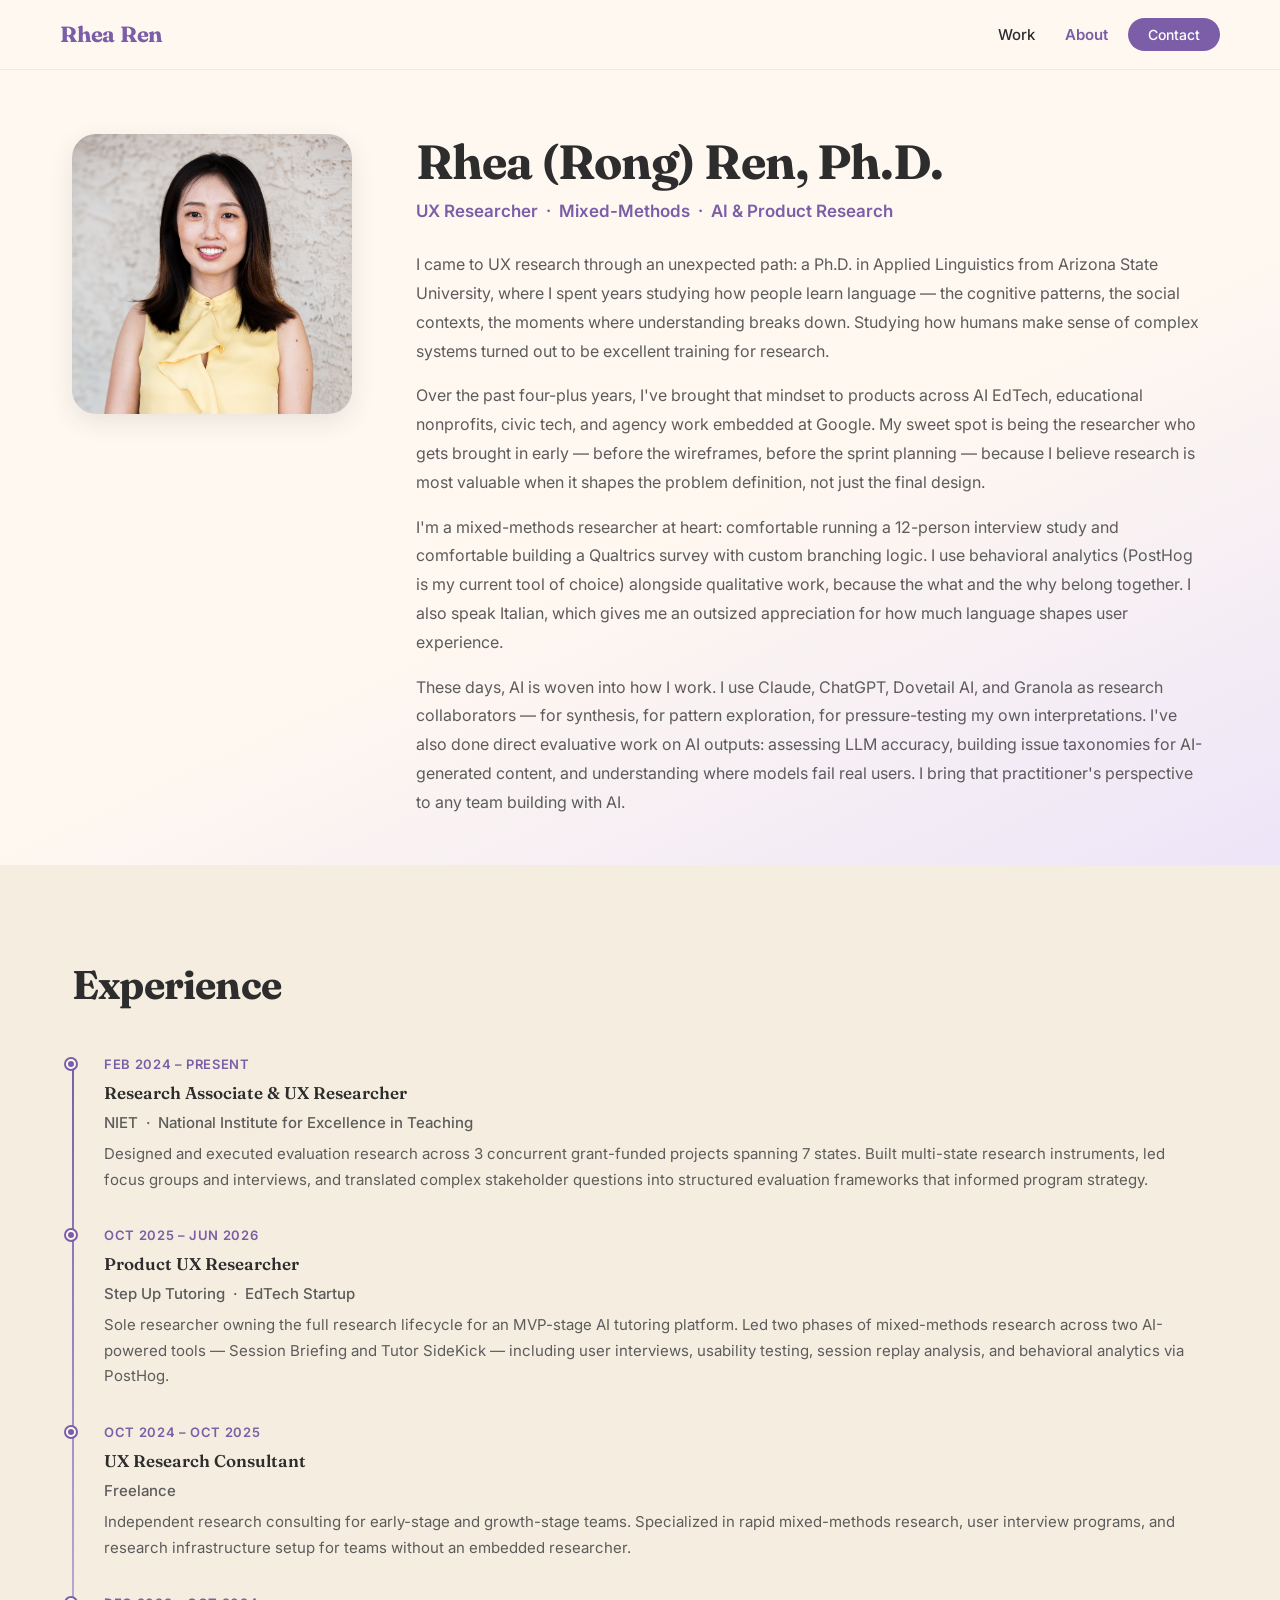
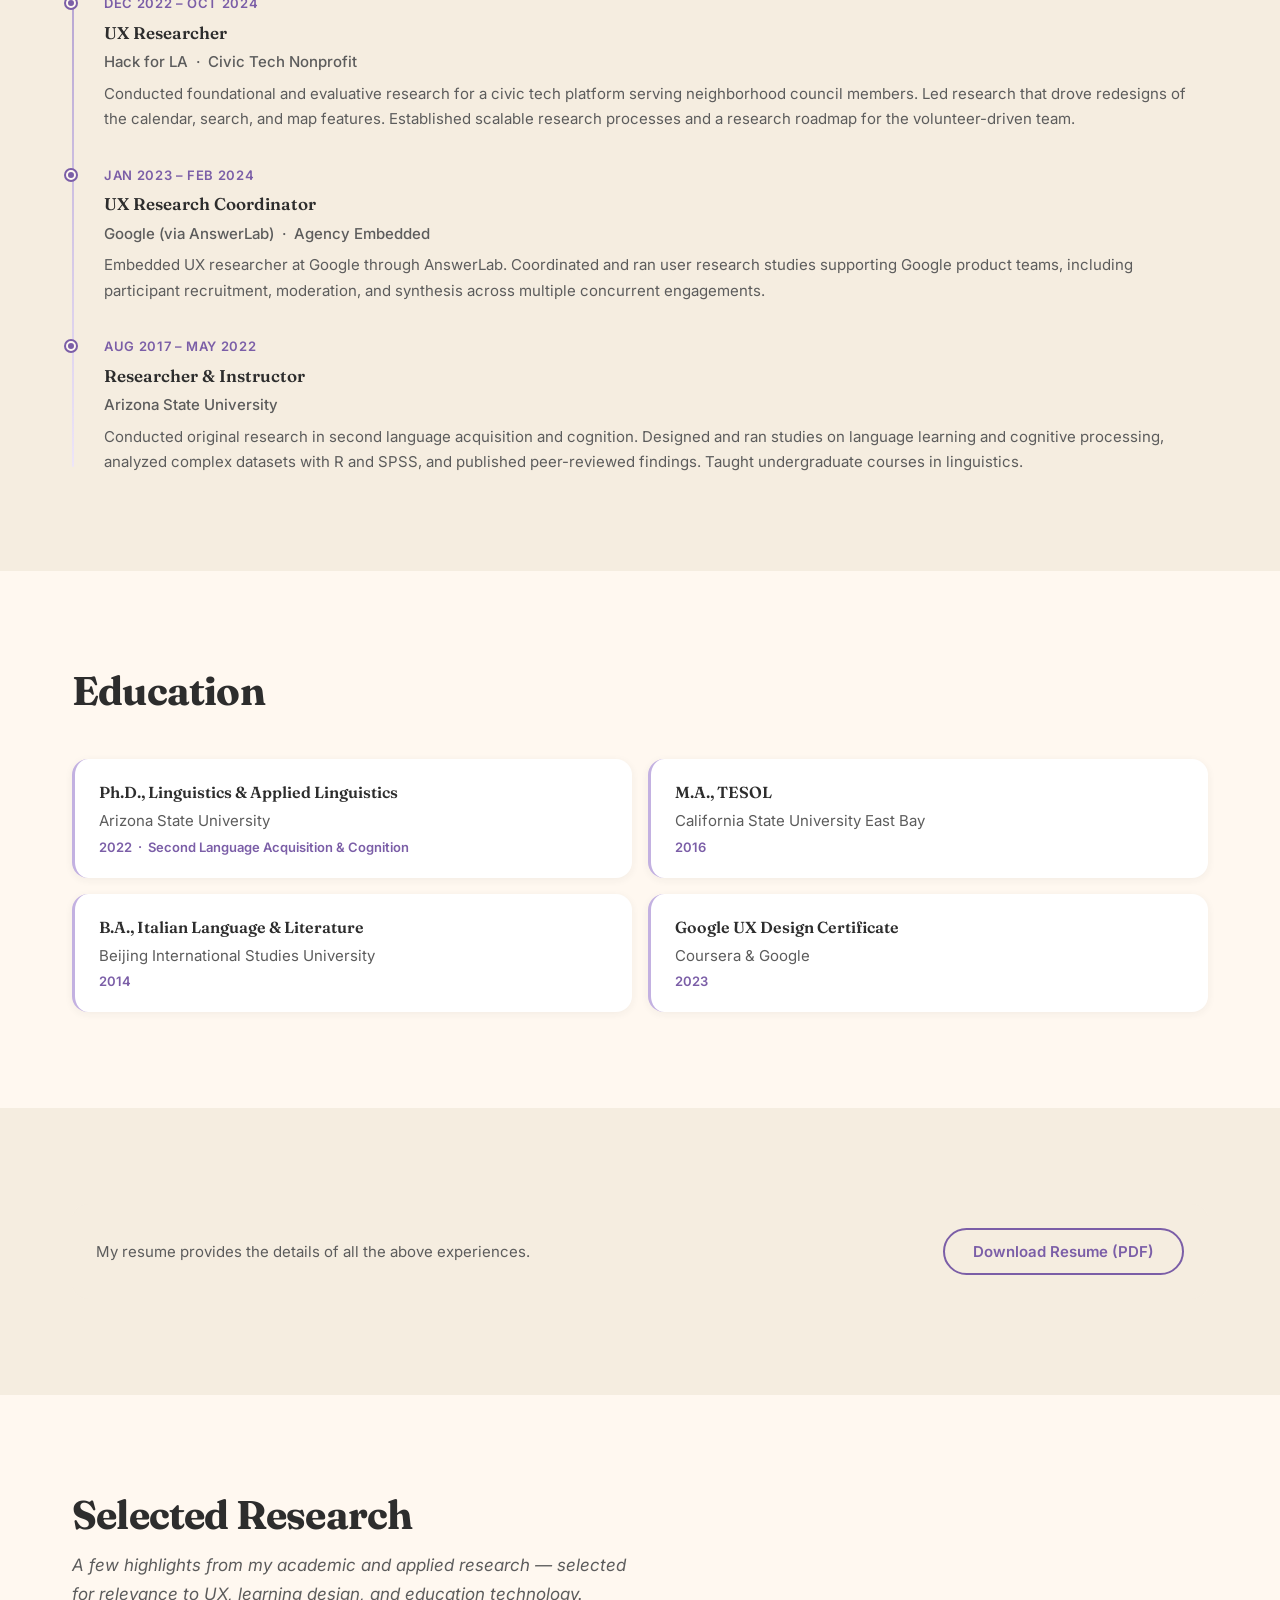
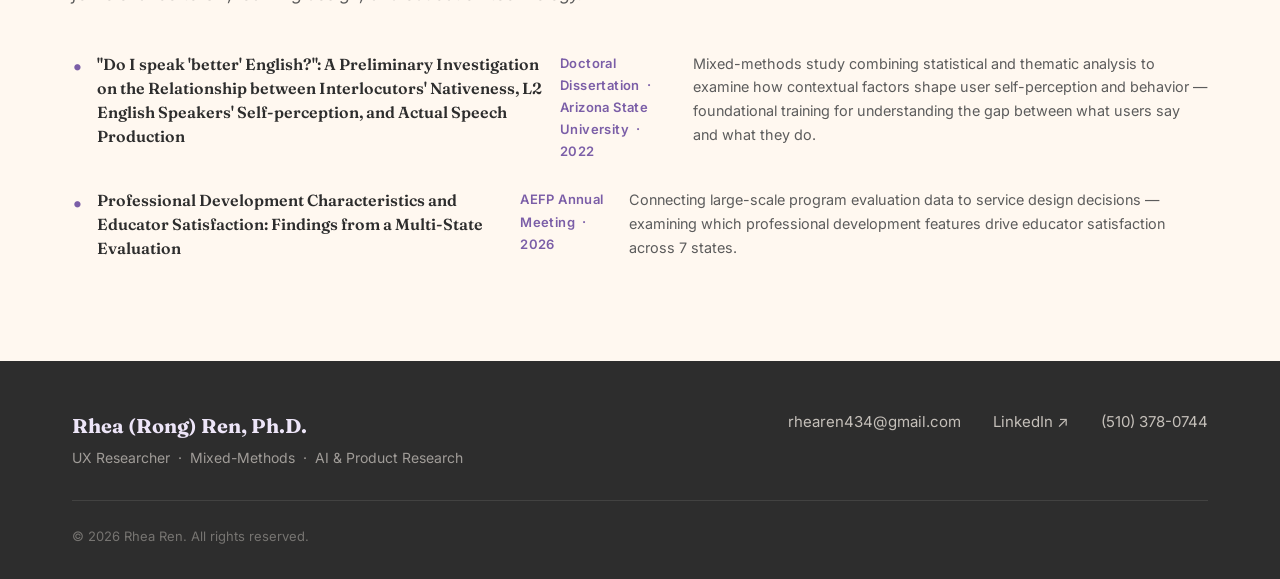
==== commit d7bc2ed0: "Add Hack for LA round 1 and round 2 screenshots" ====
--- a/about.html
+++ b/about.html
@@ -179,7 +179,7 @@
 
           <li class="research-item">
             <p class="research-item__title">Professional Development Characteristics and Educator Satisfaction: Findings from a Multi-State Evaluation</p>
-            <p class="research-item__venue">AERA Annual Meeting &nbsp;·&nbsp; 2026</p>
+            <p class="research-item__venue">AEFP Annual Meeting &nbsp;·&nbsp; 2026</p>
             <p class="research-item__desc">Connecting large-scale program evaluation data to service design decisions — examining which professional development features drive educator satisfaction across 7 states.</p>
           </li>
 
@@ -202,7 +202,7 @@
           <a href="tel:+15103780744">(510) 378-0744</a>
         </nav>
       </div>
-      <p class="footer__copy">© 2025 Rhea Ren. All rights reserved.</p>
+      <p class="footer__copy">© 2026 Rhea Ren. All rights reserved.</p>
     </div>
   </footer>
 
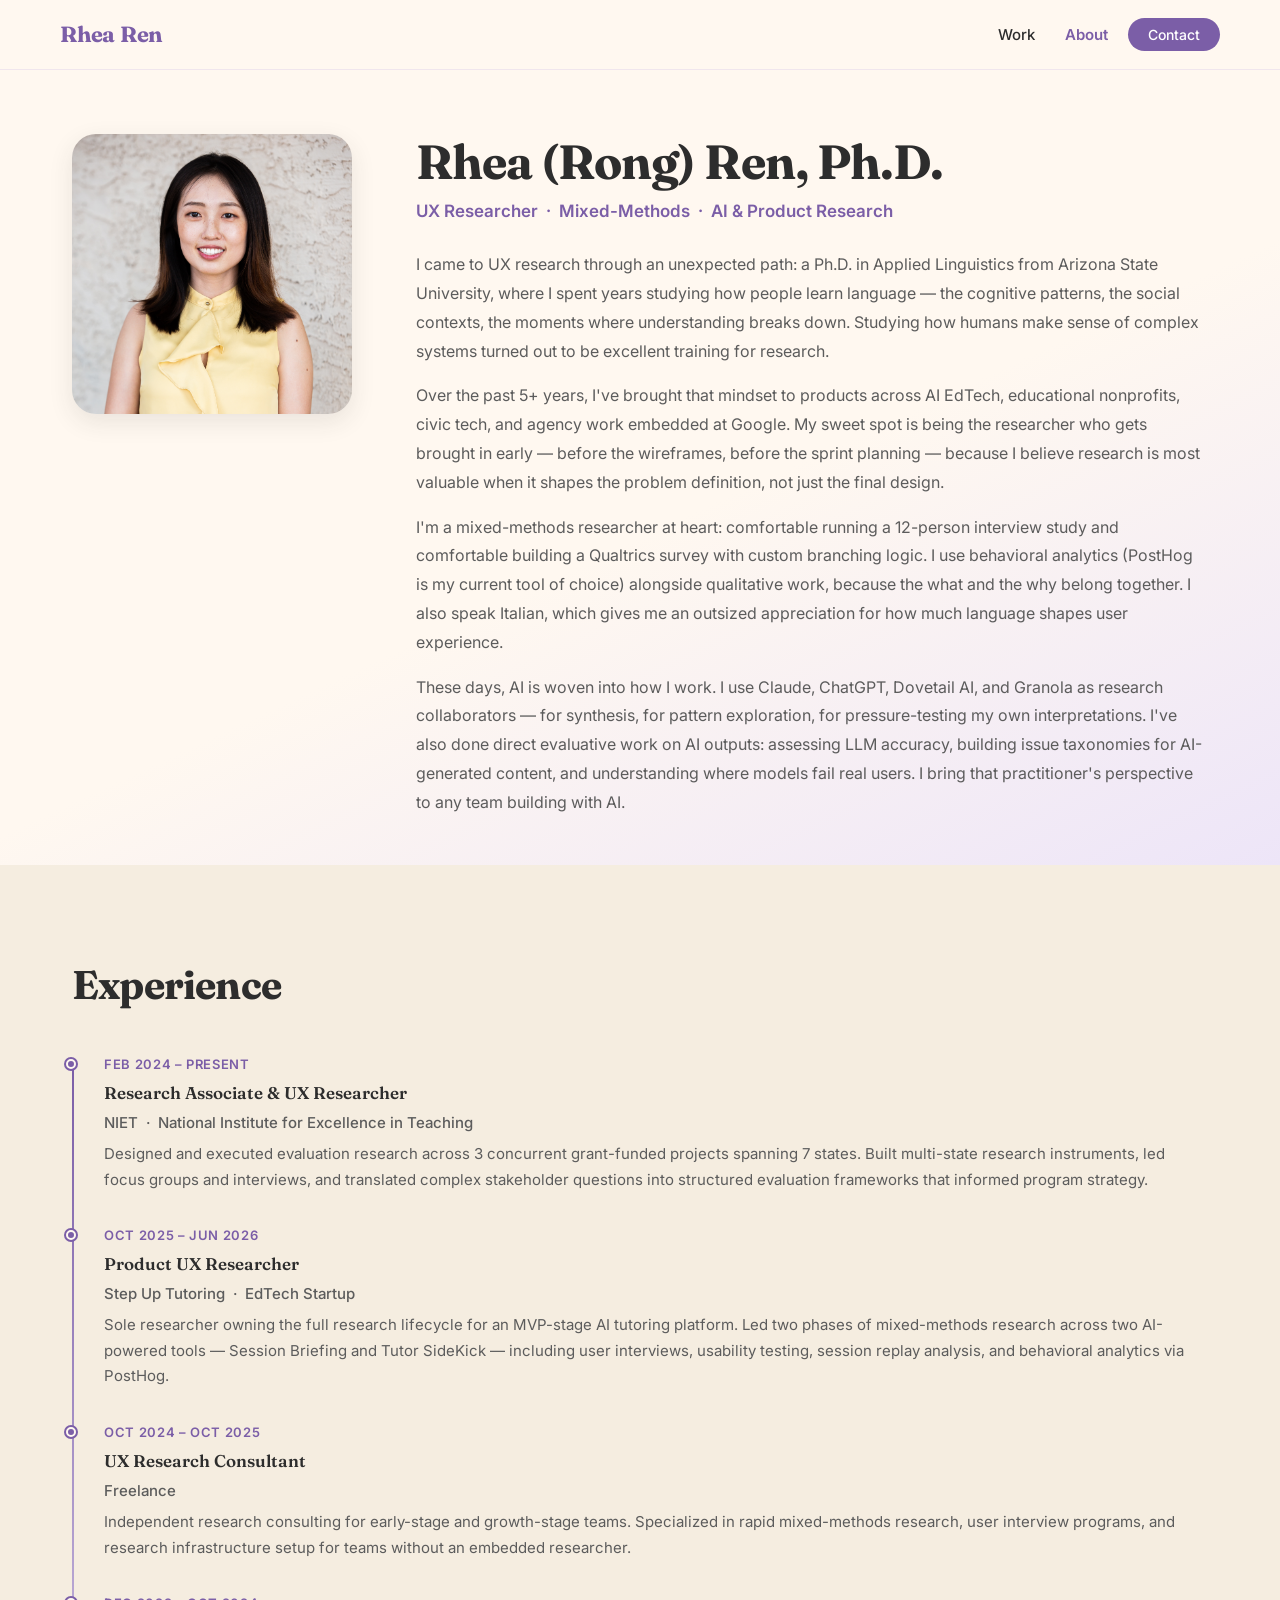
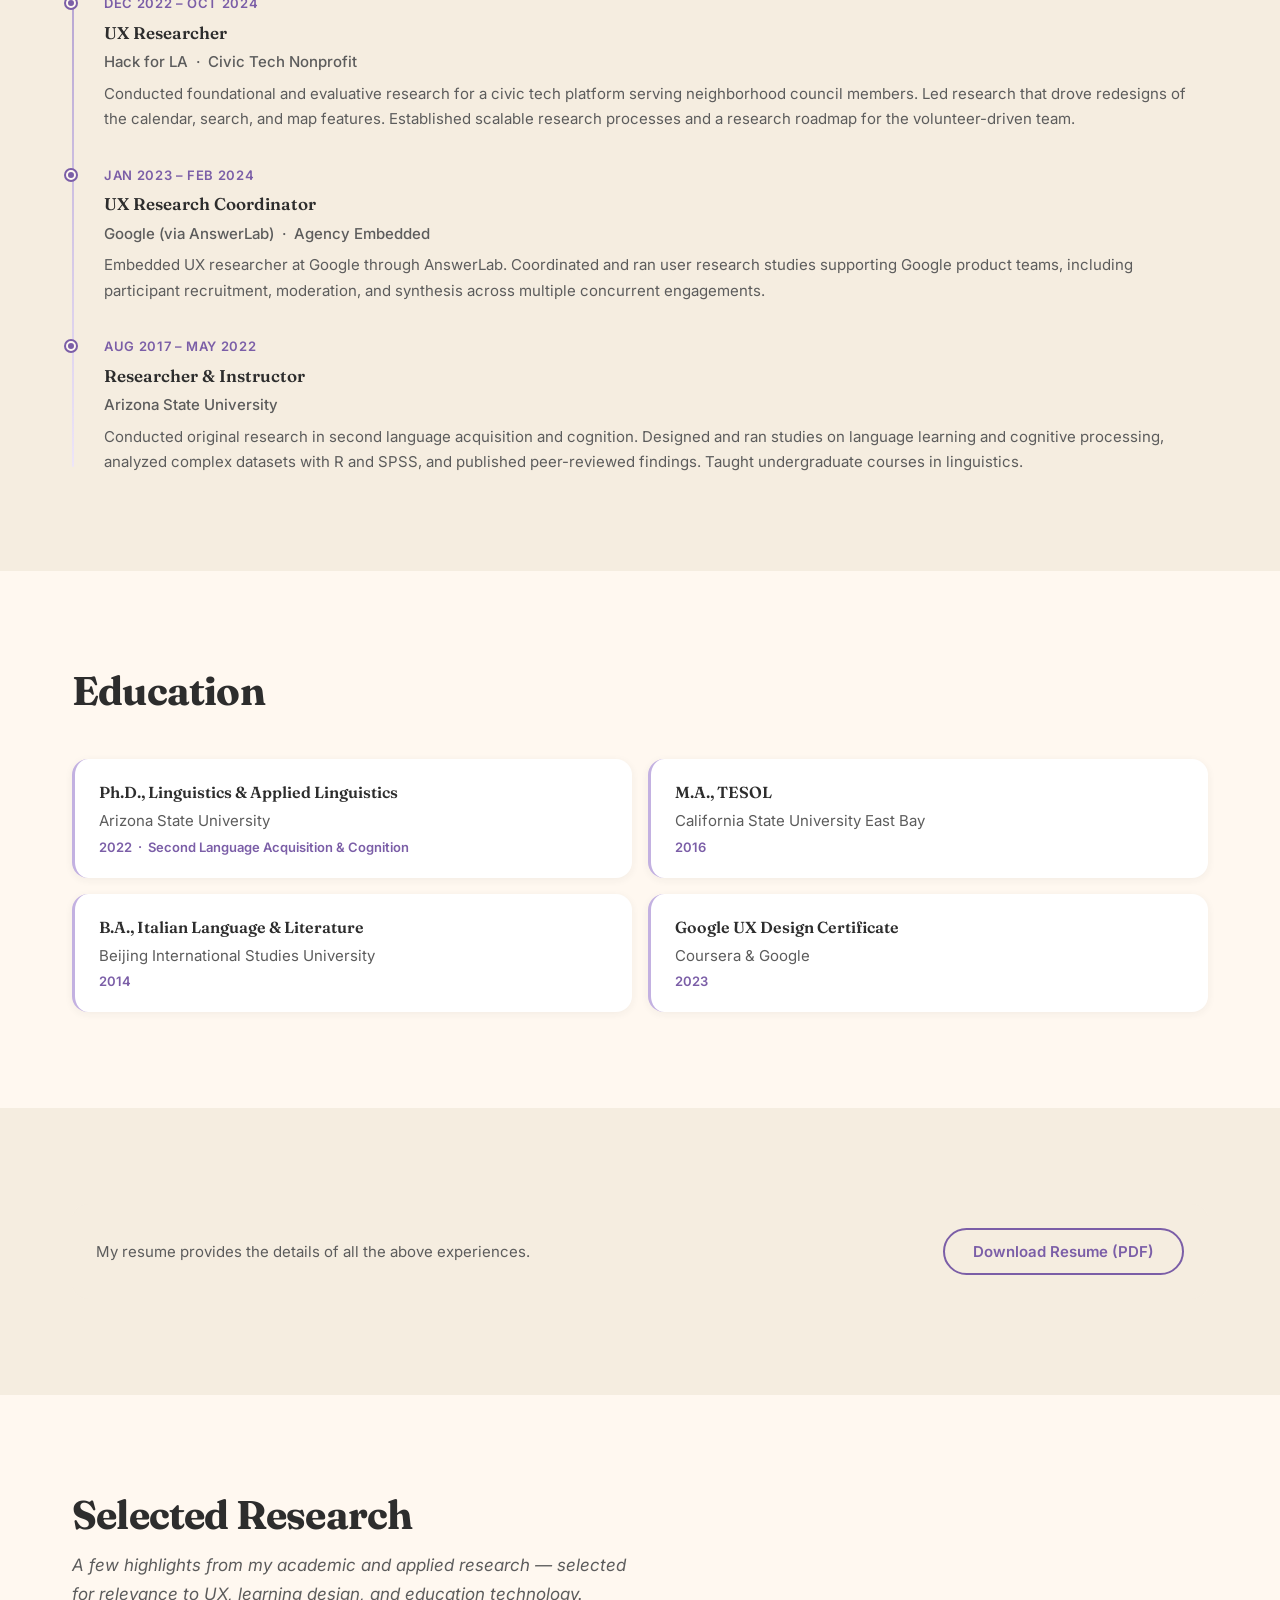
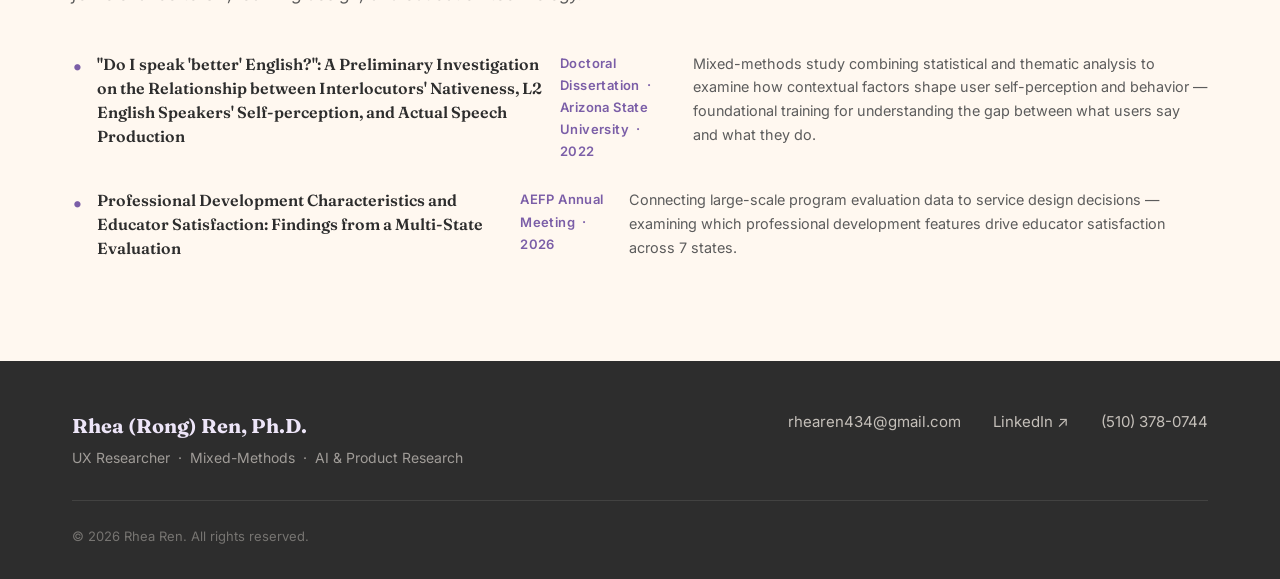
==== commit eafcd34a: "Update portfolio" ====
--- a/about.html
+++ b/about.html
@@ -49,7 +49,7 @@
 
             <p>I came to UX research through an unexpected path: a Ph.D. in Applied Linguistics from Arizona State University, where I spent years studying how people learn language — the cognitive patterns, the social contexts, the moments where understanding breaks down. Studying how humans make sense of complex systems turned out to be excellent training for research.</p>
 
-            <p>Over the past four-plus years, I've brought that mindset to products across AI EdTech, educational nonprofits, civic tech, and agency work embedded at Google. My sweet spot is being the researcher who gets brought in early — before the wireframes, before the sprint planning — because I believe research is most valuable when it shapes the problem definition, not just the final design.</p>
+            <p>Over the past 5+ years, I've brought that mindset to products across AI EdTech, educational nonprofits, civic tech, and agency work embedded at Google. My sweet spot is being the researcher who gets brought in early — before the wireframes, before the sprint planning — because I believe research is most valuable when it shapes the problem definition, not just the final design.</p>
 
             <p>I'm a mixed-methods researcher at heart: comfortable running a 12-person interview study and comfortable building a Qualtrics survey with custom branching logic. I use behavioral analytics (PostHog is my current tool of choice) alongside qualitative work, because the what and the why belong together. I also speak Italian, which gives me an outsized appreciation for how much language shapes user experience.</p>
 
--- a/css/style.css
+++ b/css/style.css
@@ -2172,7 +2172,7 @@
   .hero { min-height: 85vh; padding: 8rem 0 6rem; }
 
   .cards-grid    { grid-template-columns: repeat(3, 1fr); }
-  .skills-grid   { grid-template-columns: repeat(3, 1fr); }
+  .skills-grid   { grid-template-columns: repeat(2, 1fr); align-items: stretch; }
   .insight-grid  { grid-template-columns: repeat(3, 1fr); }
   .impact-blocks { grid-template-columns: repeat(3, 1fr); }
   .edu-grid      { grid-template-columns: 1fr 1fr; }
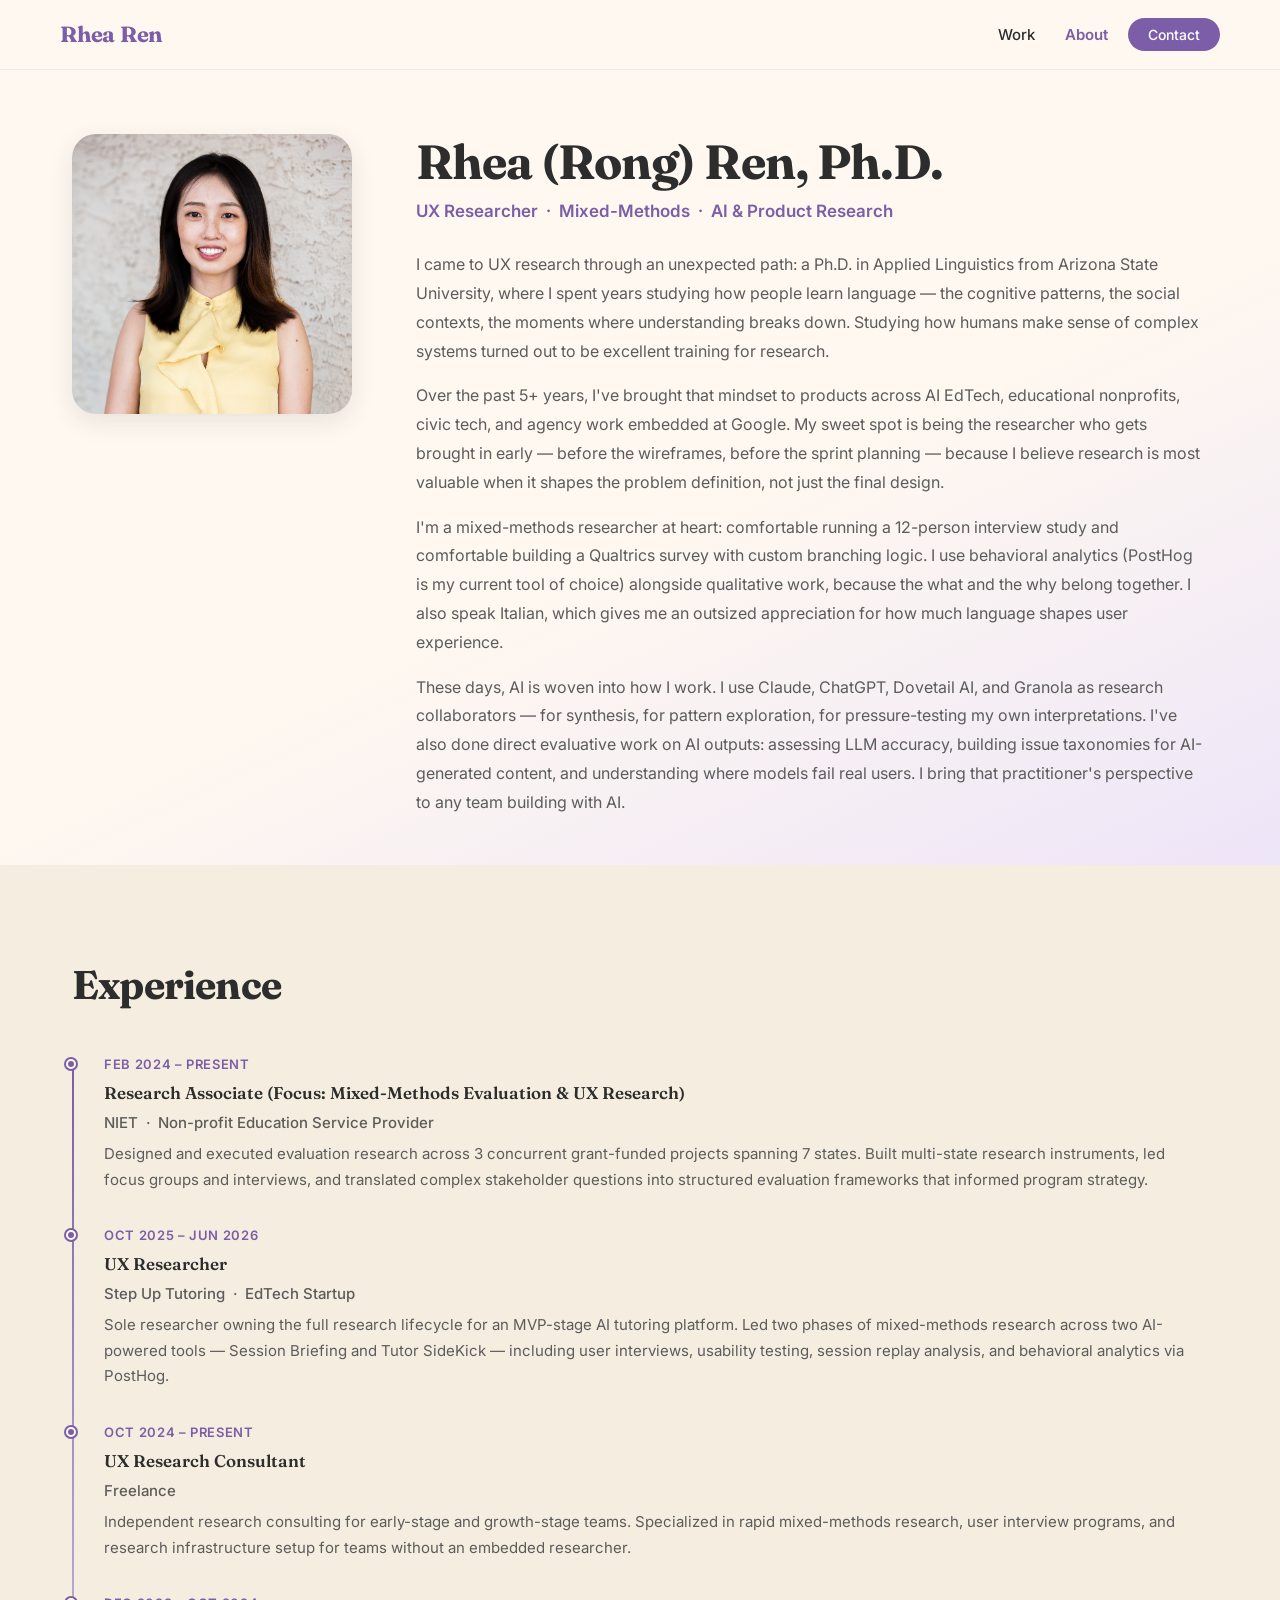
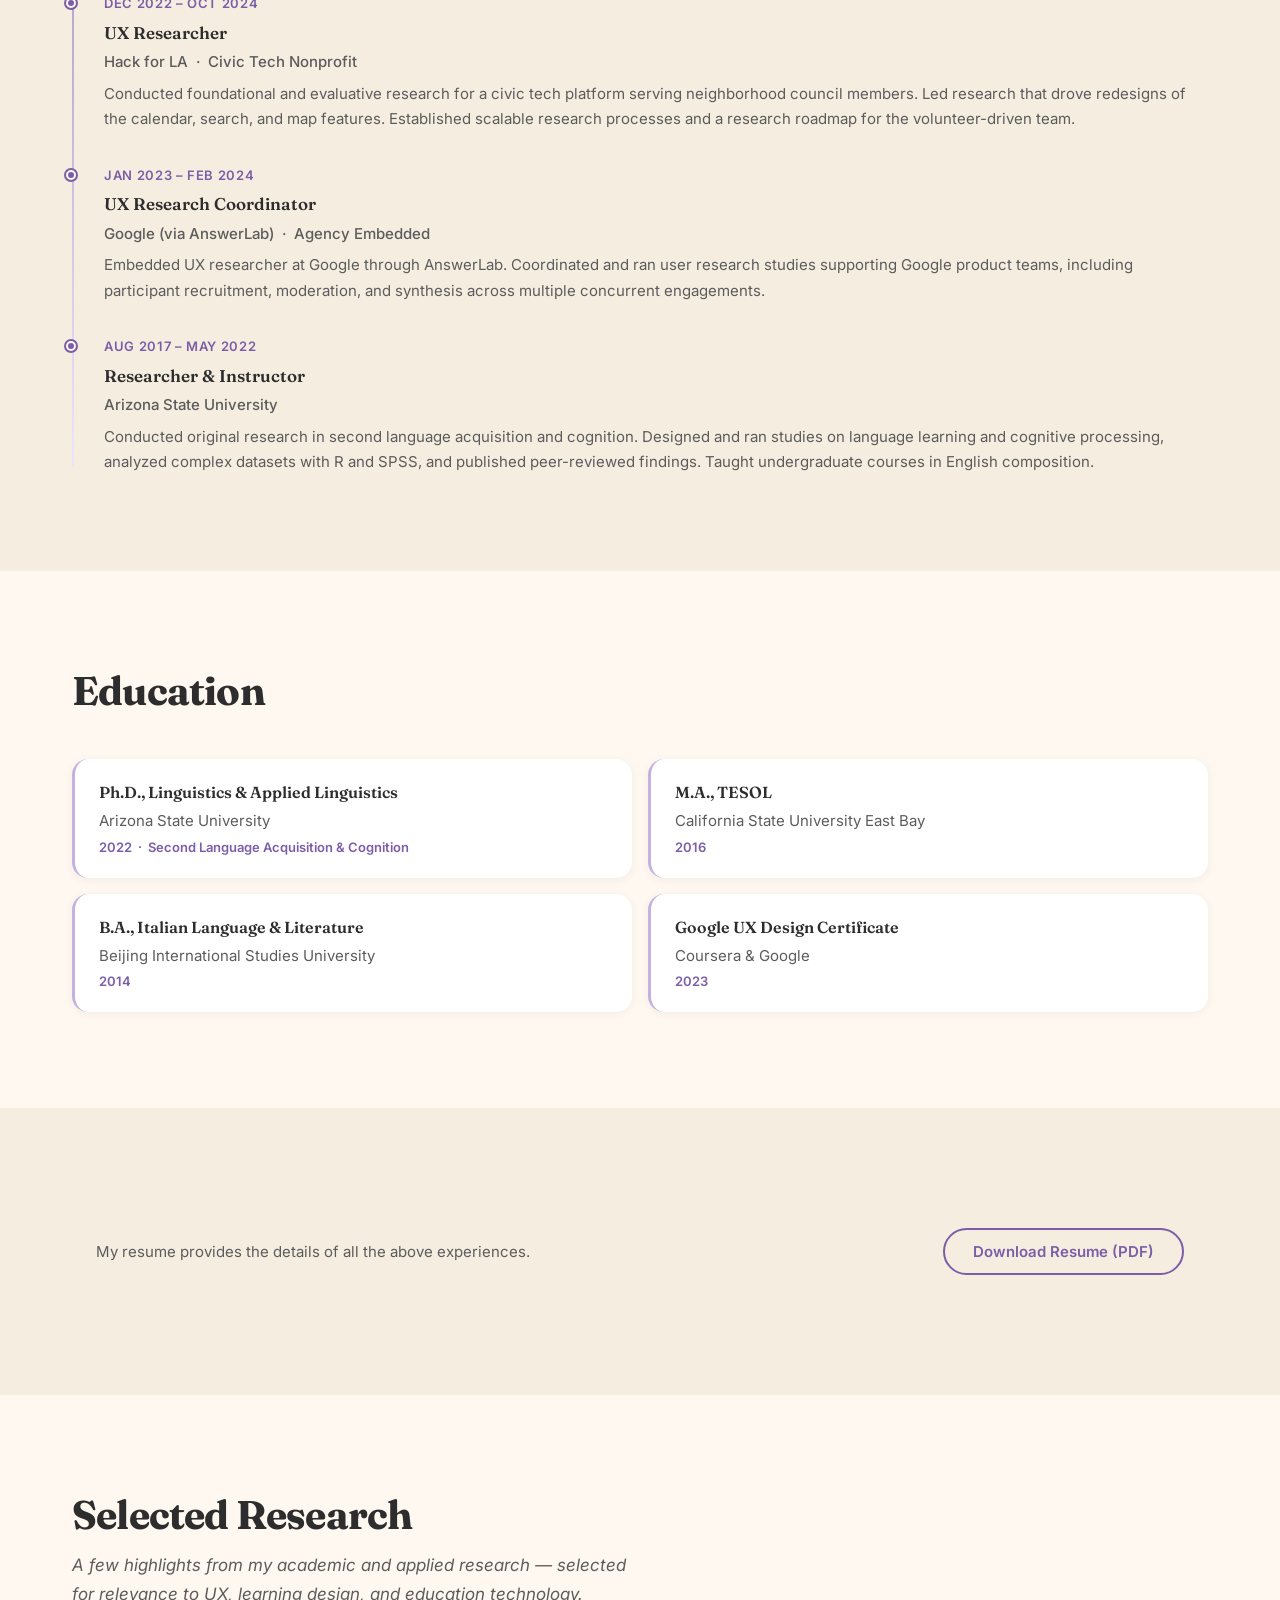
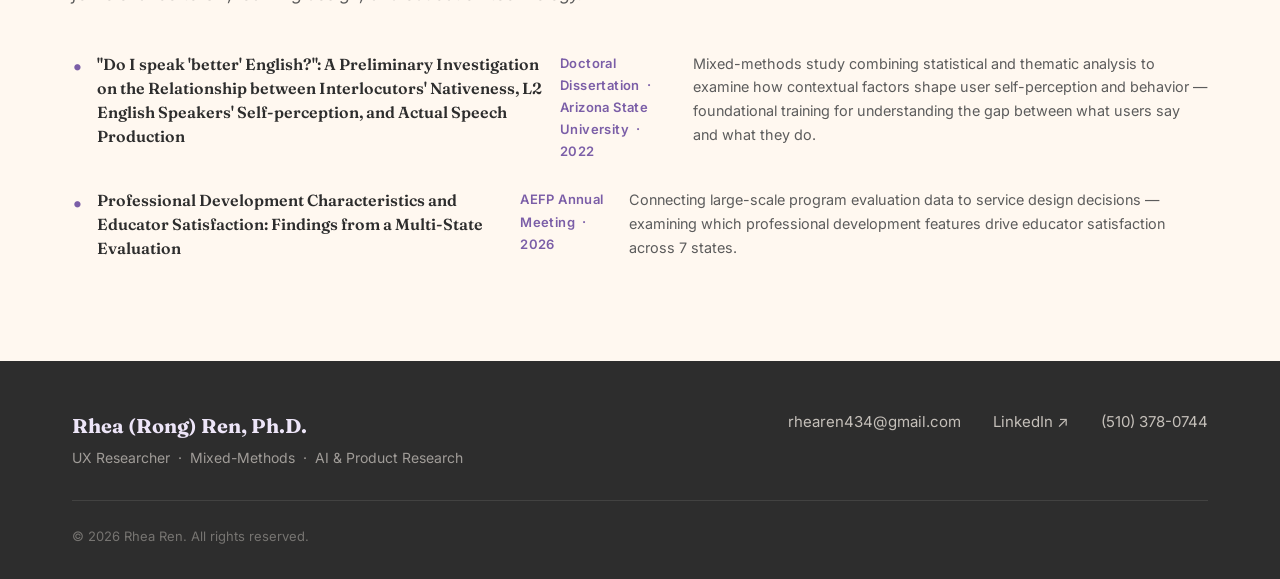
==== commit cdeb96e1: "Update work page" ====
--- a/about.html
+++ b/about.html
@@ -71,20 +71,20 @@
 
           <div class="timeline-item">
             <p class="timeline-item__period">Feb 2024 – Present</p>
-            <p class="timeline-item__role">Research Associate &amp; UX Researcher</p>
-            <p class="timeline-item__company">NIET &nbsp;·&nbsp; National Institute for Excellence in Teaching</p>
+            <p class="timeline-item__role">Research Associate (Focus: Mixed-Methods Evaluation &amp; UX Research)</p>
+            <p class="timeline-item__company">NIET &nbsp;·&nbsp; Non-profit Education Service Provider</p>
             <p class="timeline-item__desc">Designed and executed evaluation research across 3 concurrent grant-funded projects spanning 7 states. Built multi-state research instruments, led focus groups and interviews, and translated complex stakeholder questions into structured evaluation frameworks that informed program strategy.</p>
           </div>
 
           <div class="timeline-item">
             <p class="timeline-item__period">Oct 2025 – Jun 2026</p>
-            <p class="timeline-item__role">Product UX Researcher</p>
+            <p class="timeline-item__role">UX Researcher</p>
             <p class="timeline-item__company">Step Up Tutoring &nbsp;·&nbsp; EdTech Startup</p>
             <p class="timeline-item__desc">Sole researcher owning the full research lifecycle for an MVP-stage AI tutoring platform. Led two phases of mixed-methods research across two AI-powered tools — Session Briefing and Tutor SideKick — including user interviews, usability testing, session replay analysis, and behavioral analytics via PostHog.</p>
           </div>
 
           <div class="timeline-item">
-            <p class="timeline-item__period">Oct 2024 – Oct 2025</p>
+            <p class="timeline-item__period">Oct 2024 – Present</p>
             <p class="timeline-item__role">UX Research Consultant</p>
             <p class="timeline-item__company">Freelance</p>
             <p class="timeline-item__desc">Independent research consulting for early-stage and growth-stage teams. Specialized in rapid mixed-methods research, user interview programs, and research infrastructure setup for teams without an embedded researcher.</p>
@@ -108,7 +108,7 @@
             <p class="timeline-item__period">Aug 2017 – May 2022</p>
             <p class="timeline-item__role">Researcher &amp; Instructor</p>
             <p class="timeline-item__company">Arizona State University</p>
-            <p class="timeline-item__desc">Conducted original research in second language acquisition and cognition. Designed and ran studies on language learning and cognitive processing, analyzed complex datasets with R and SPSS, and published peer-reviewed findings. Taught undergraduate courses in linguistics.</p>
+            <p class="timeline-item__desc">Conducted original research in second language acquisition and cognition. Designed and ran studies on language learning and cognitive processing, analyzed complex datasets with R and SPSS, and published peer-reviewed findings. Taught undergraduate courses in English composition.</p>
           </div>
 
         </div>
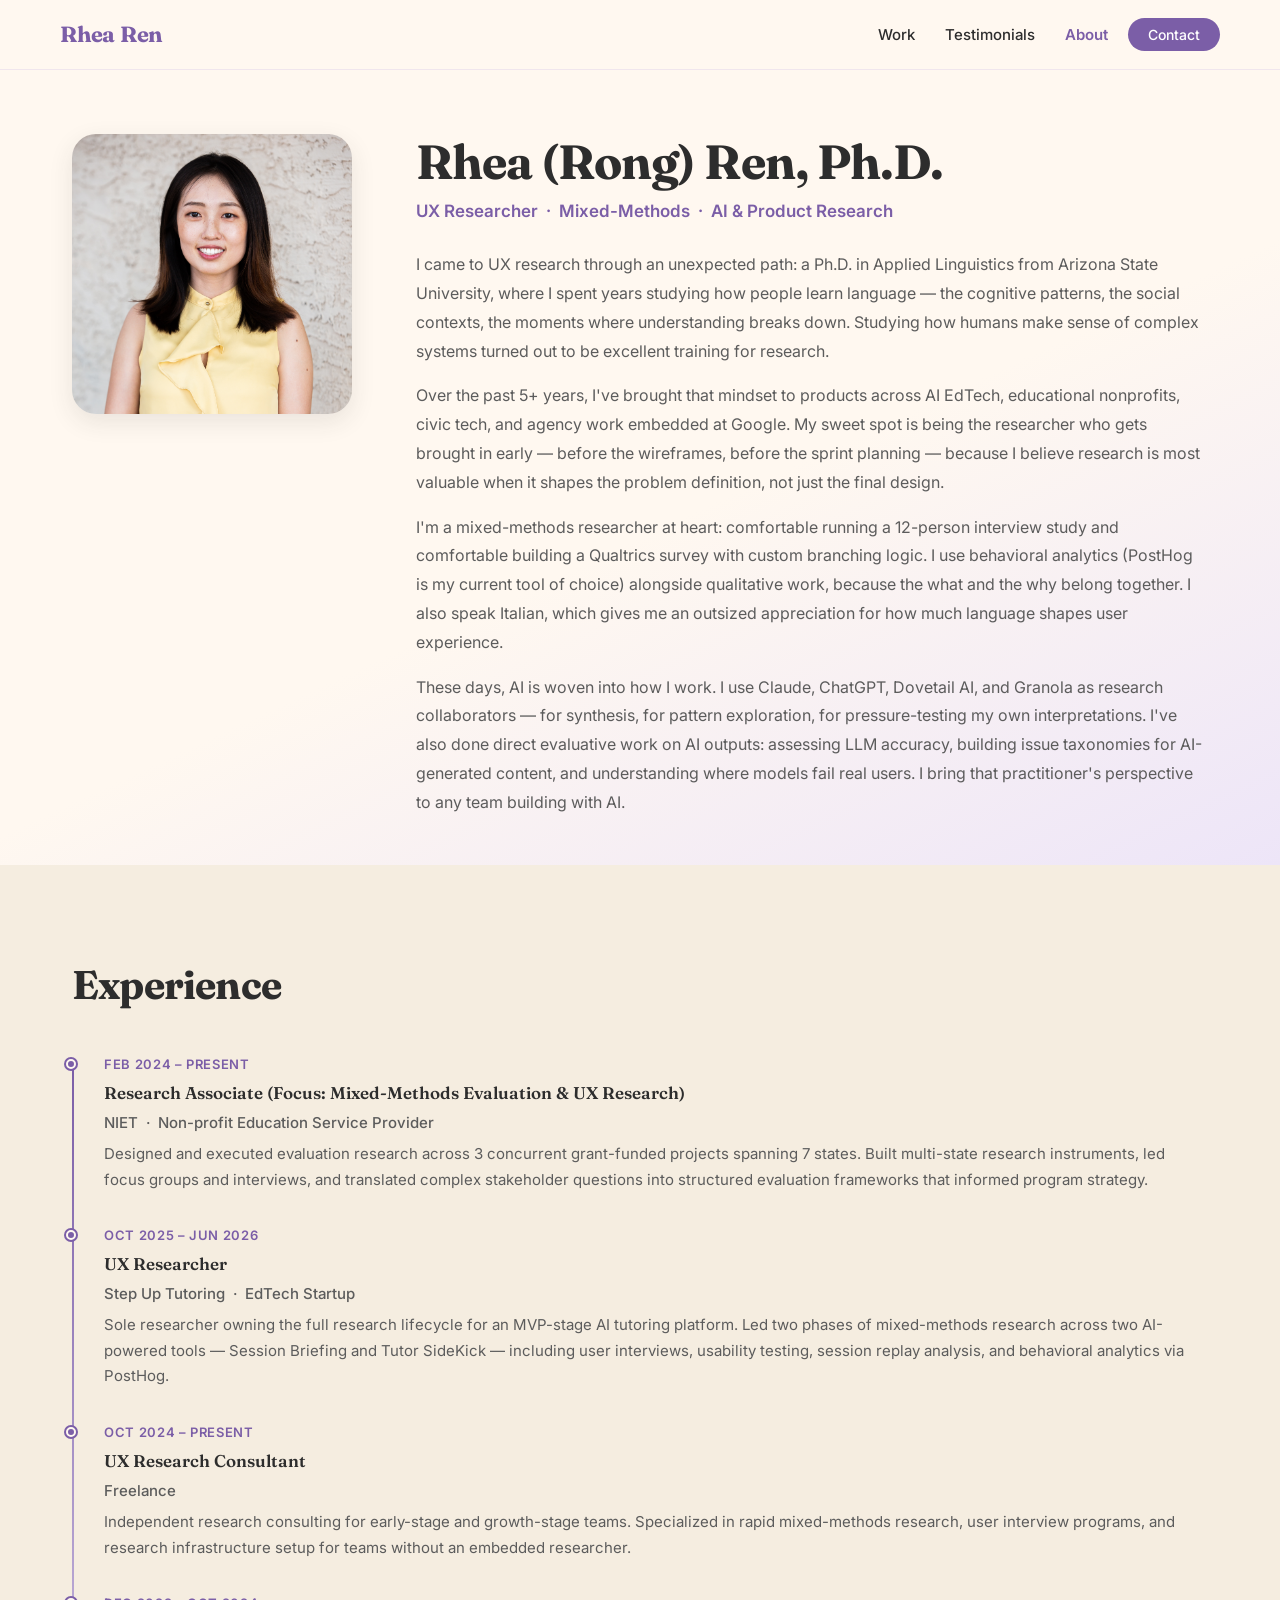
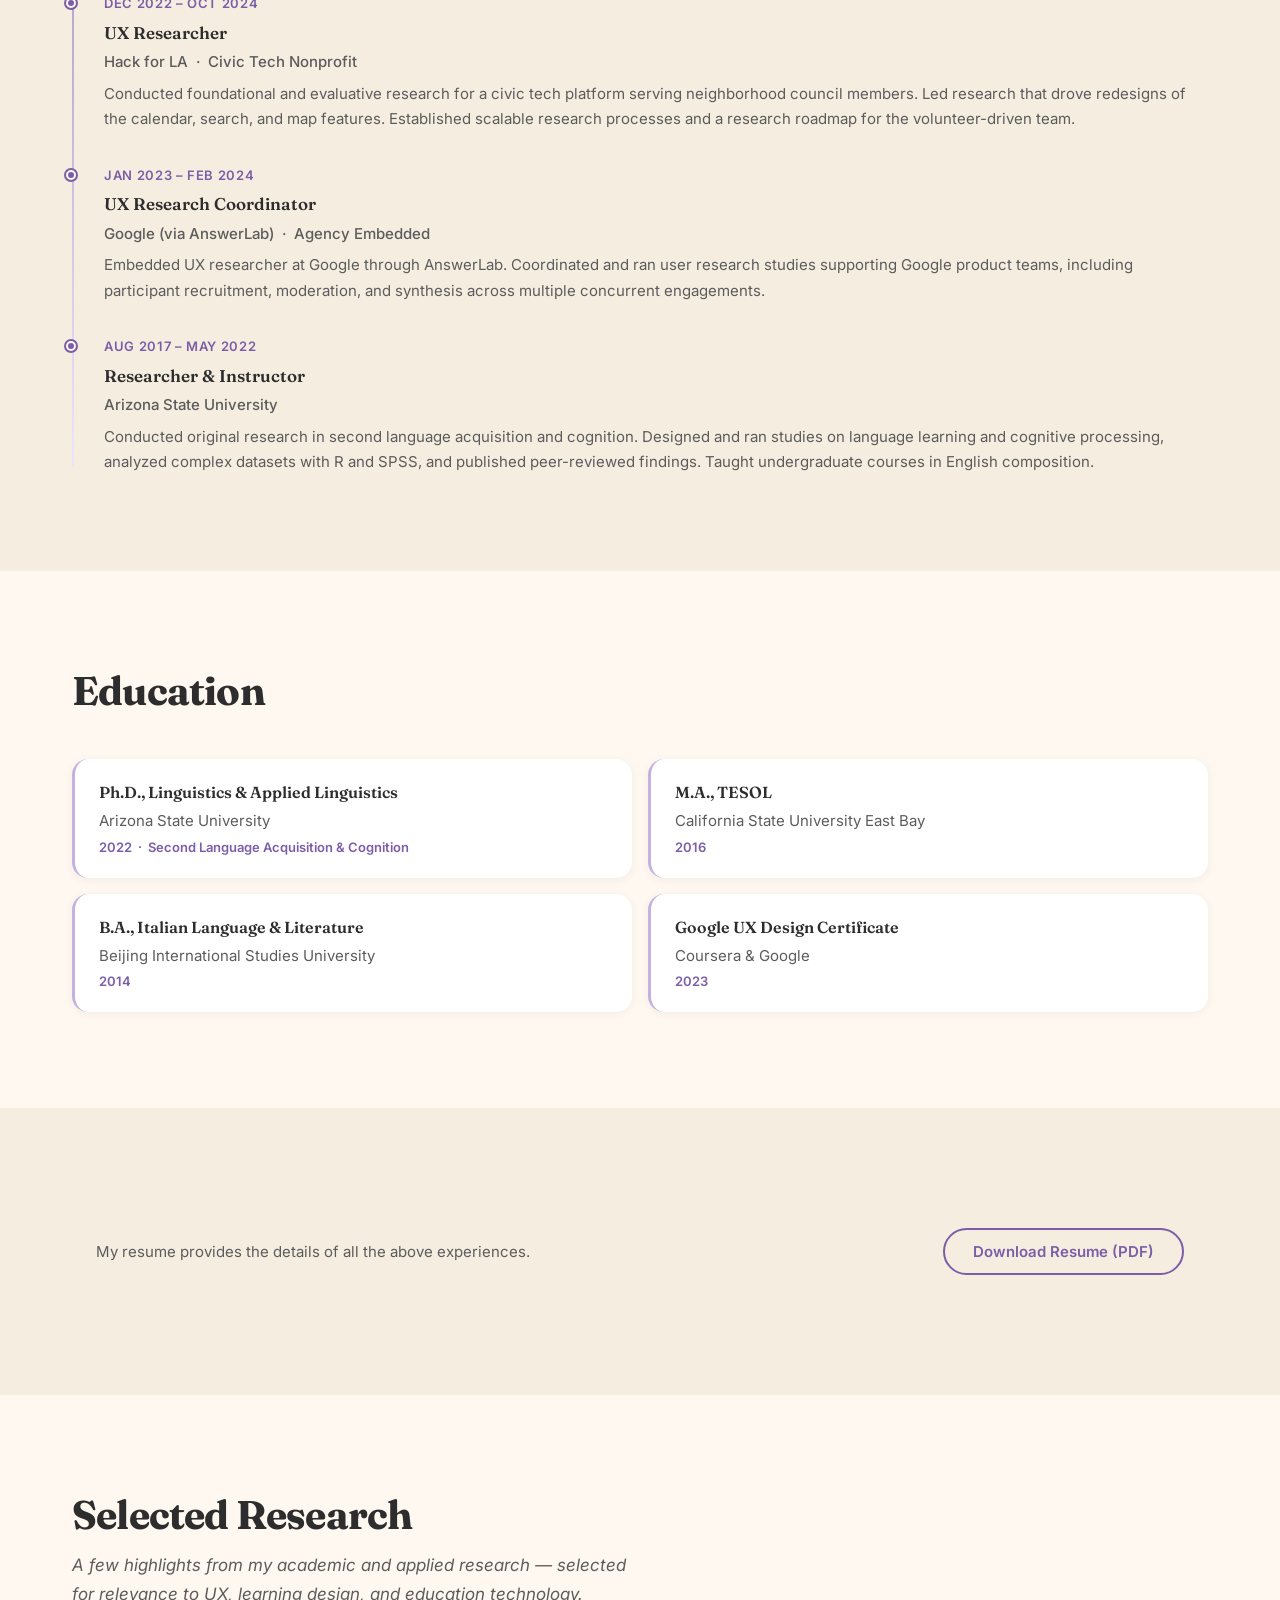
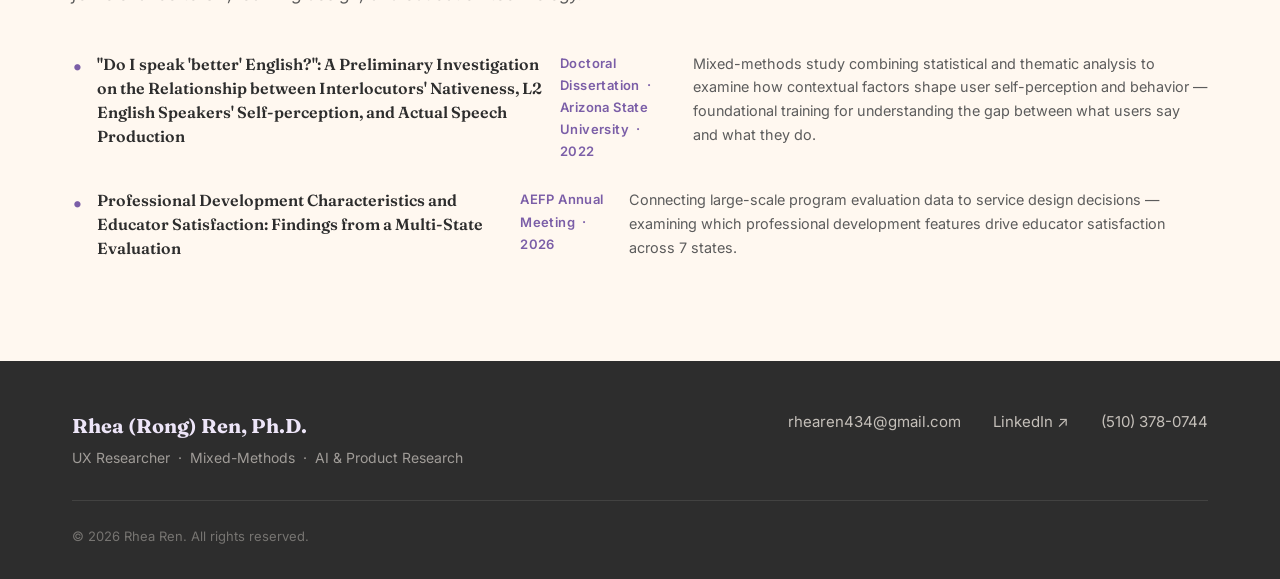
==== commit 2e299f54: "Add Testimonials page with nav links" ====
--- a/about.html
+++ b/about.html
@@ -28,6 +28,7 @@
       </button>
       <ul class="nav__menu" id="nav-menu" role="list">
         <li><a href="index.html#work" class="nav__link">Work</a></li>
+        <li><a href="testimonials.html" class="nav__link">Testimonials</a></li>
         <li><a href="about.html" class="nav__link">About</a></li>
         <li><a href="contact.html" class="nav__link nav__link--cta">Contact</a></li>
       </ul>
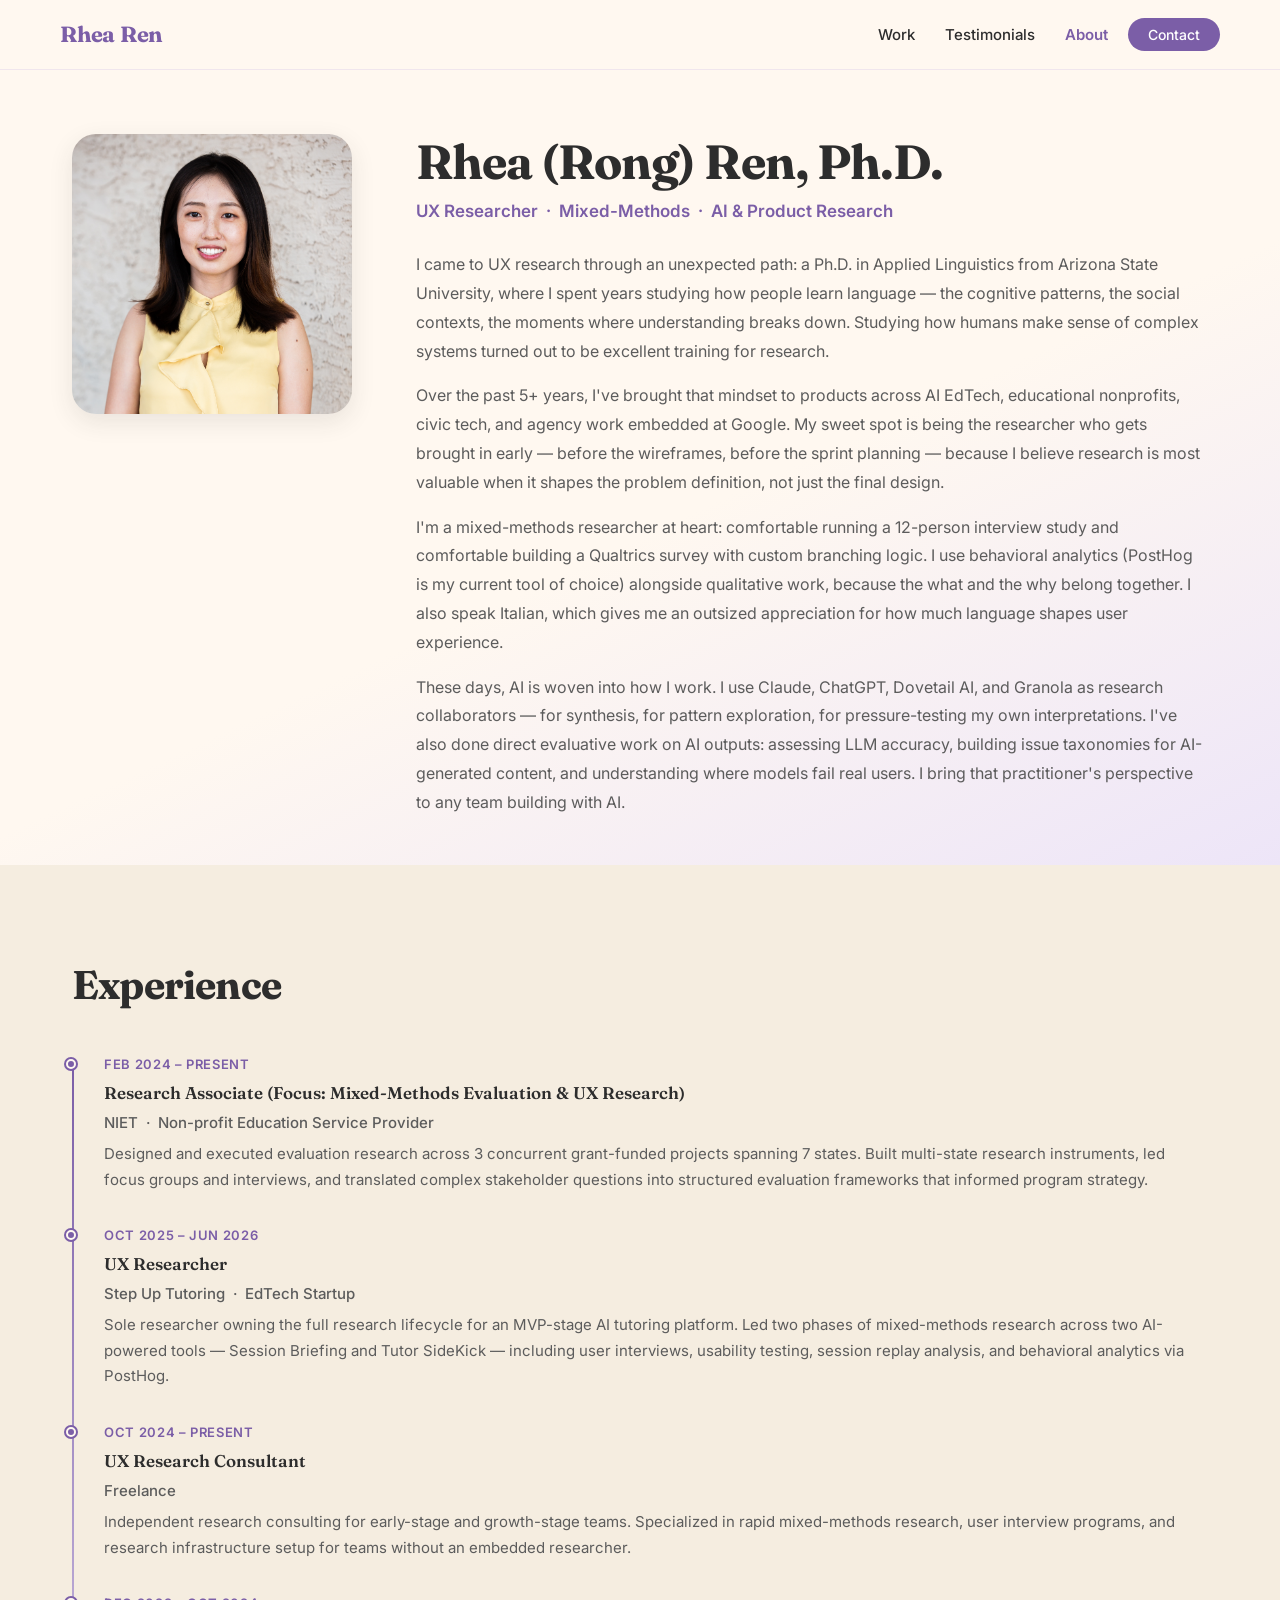
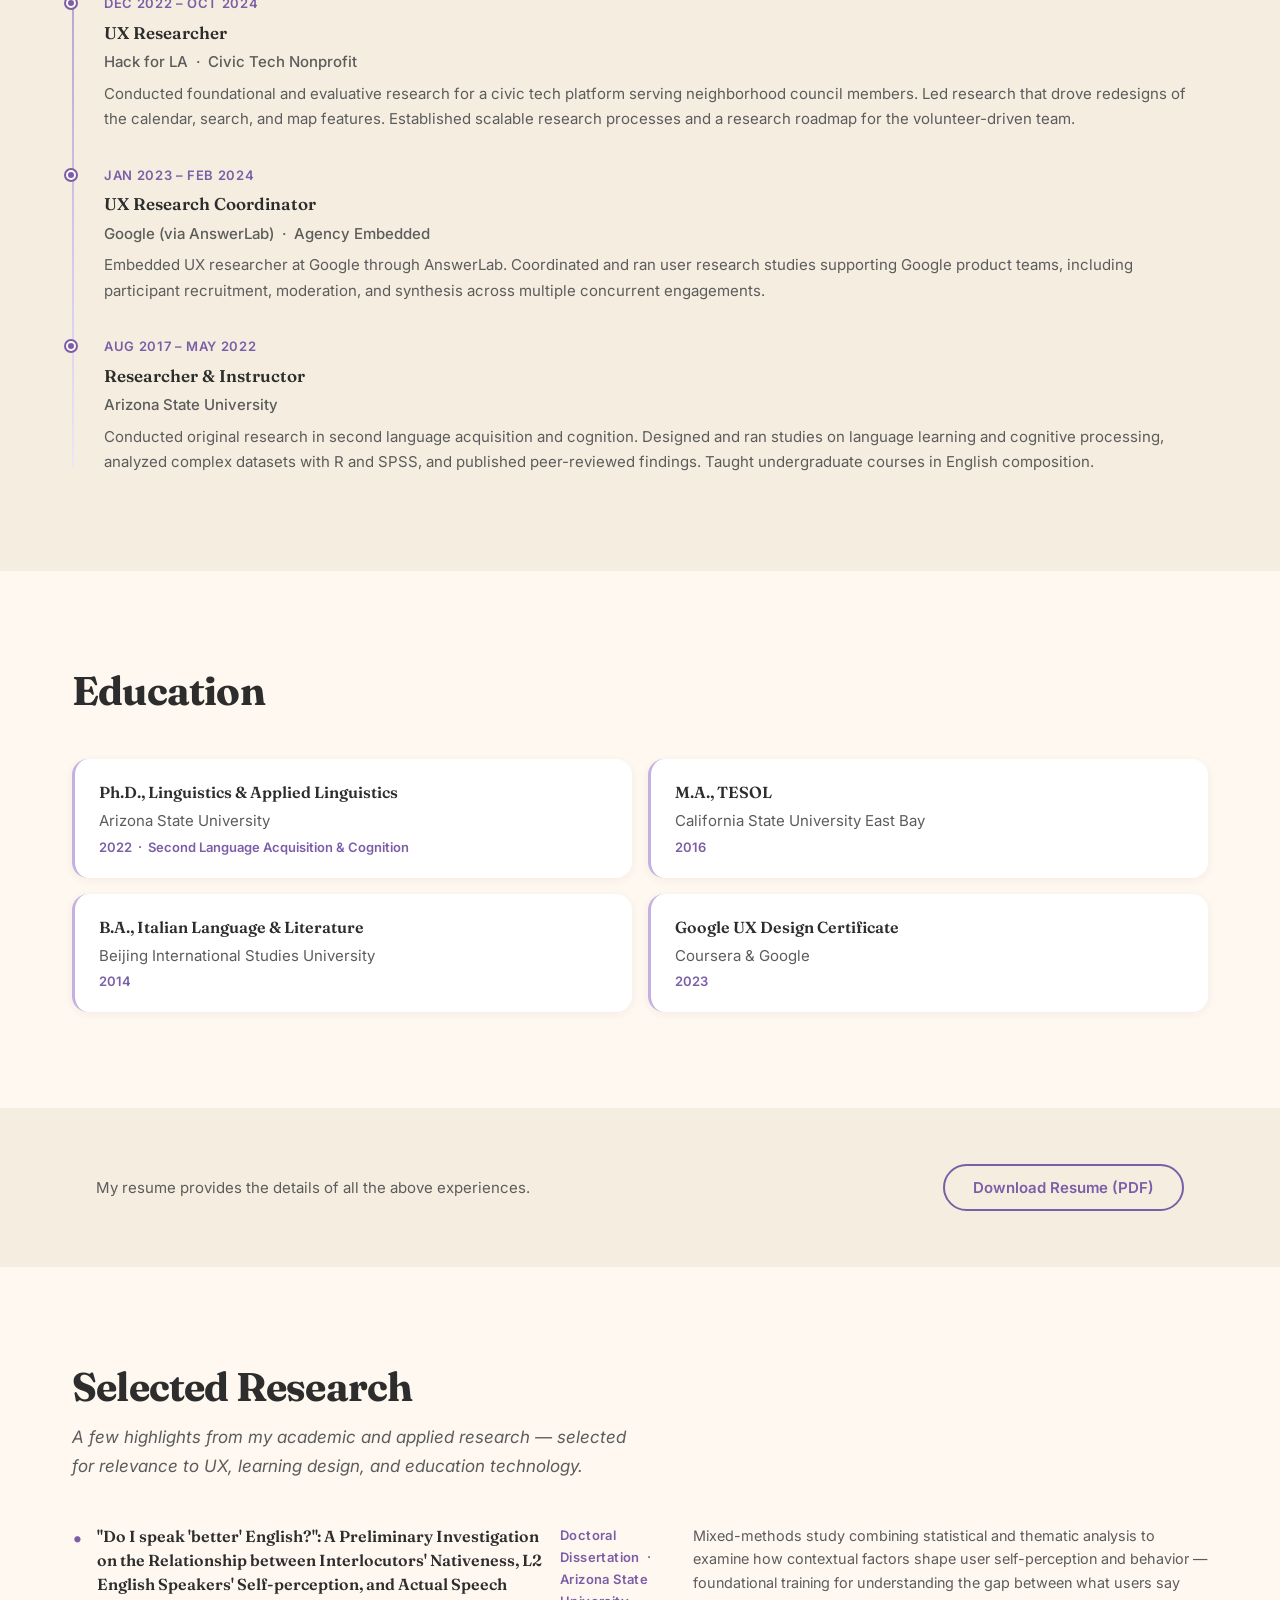
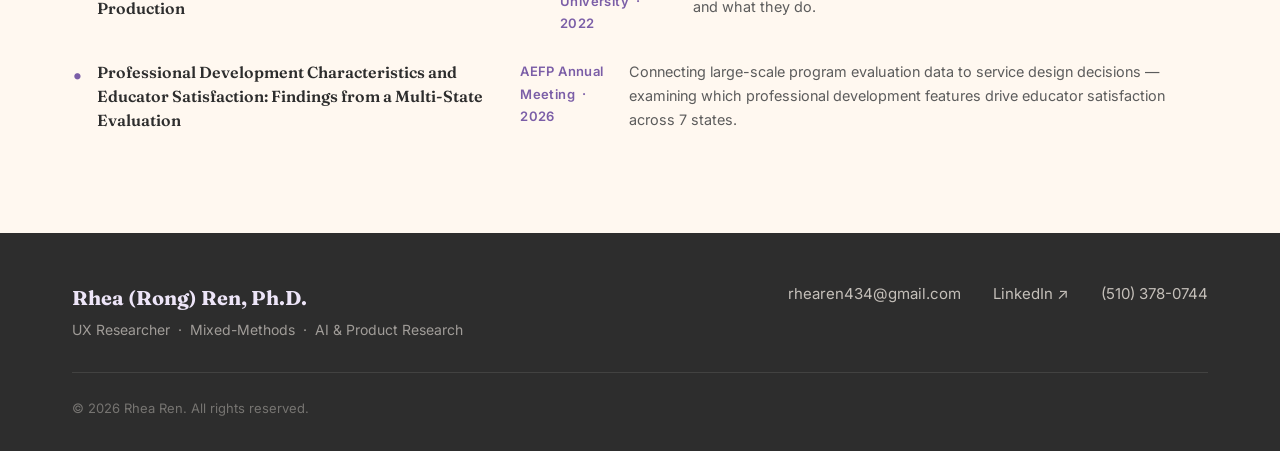
==== commit e5ff991b: "Update testimonials page" ====
--- a/about.html
+++ b/about.html
@@ -153,12 +153,11 @@
     </section>
 
     <!-- ===================== RESUME DOWNLOAD ===================== -->
-    <section class="section section--alt">
+    <section class="section section--alt" style="padding: 2rem 0;">
       <div class="container">
         <div class="resume-download fade-in">
           <p>My resume provides the details of all the above experiences.</p>
-          <!-- Link will work once assets/resume.pdf is added to the assets folder -->
-          <a href="assets/resume.pdf" class="btn btn-secondary" aria-label="Download Rhea Ren's resume PDF">Download Resume (PDF)</a>
+          <a href="https://docs.google.com/document/d/13vvVKgldBLkrlTEu49lks3kKCy_9L_sN/edit" target="_blank" rel="noopener noreferrer" class="btn btn-secondary" aria-label="Download Rhea Ren's resume PDF">Download Resume (PDF)</a>
         </div>
       </div>
     </section>
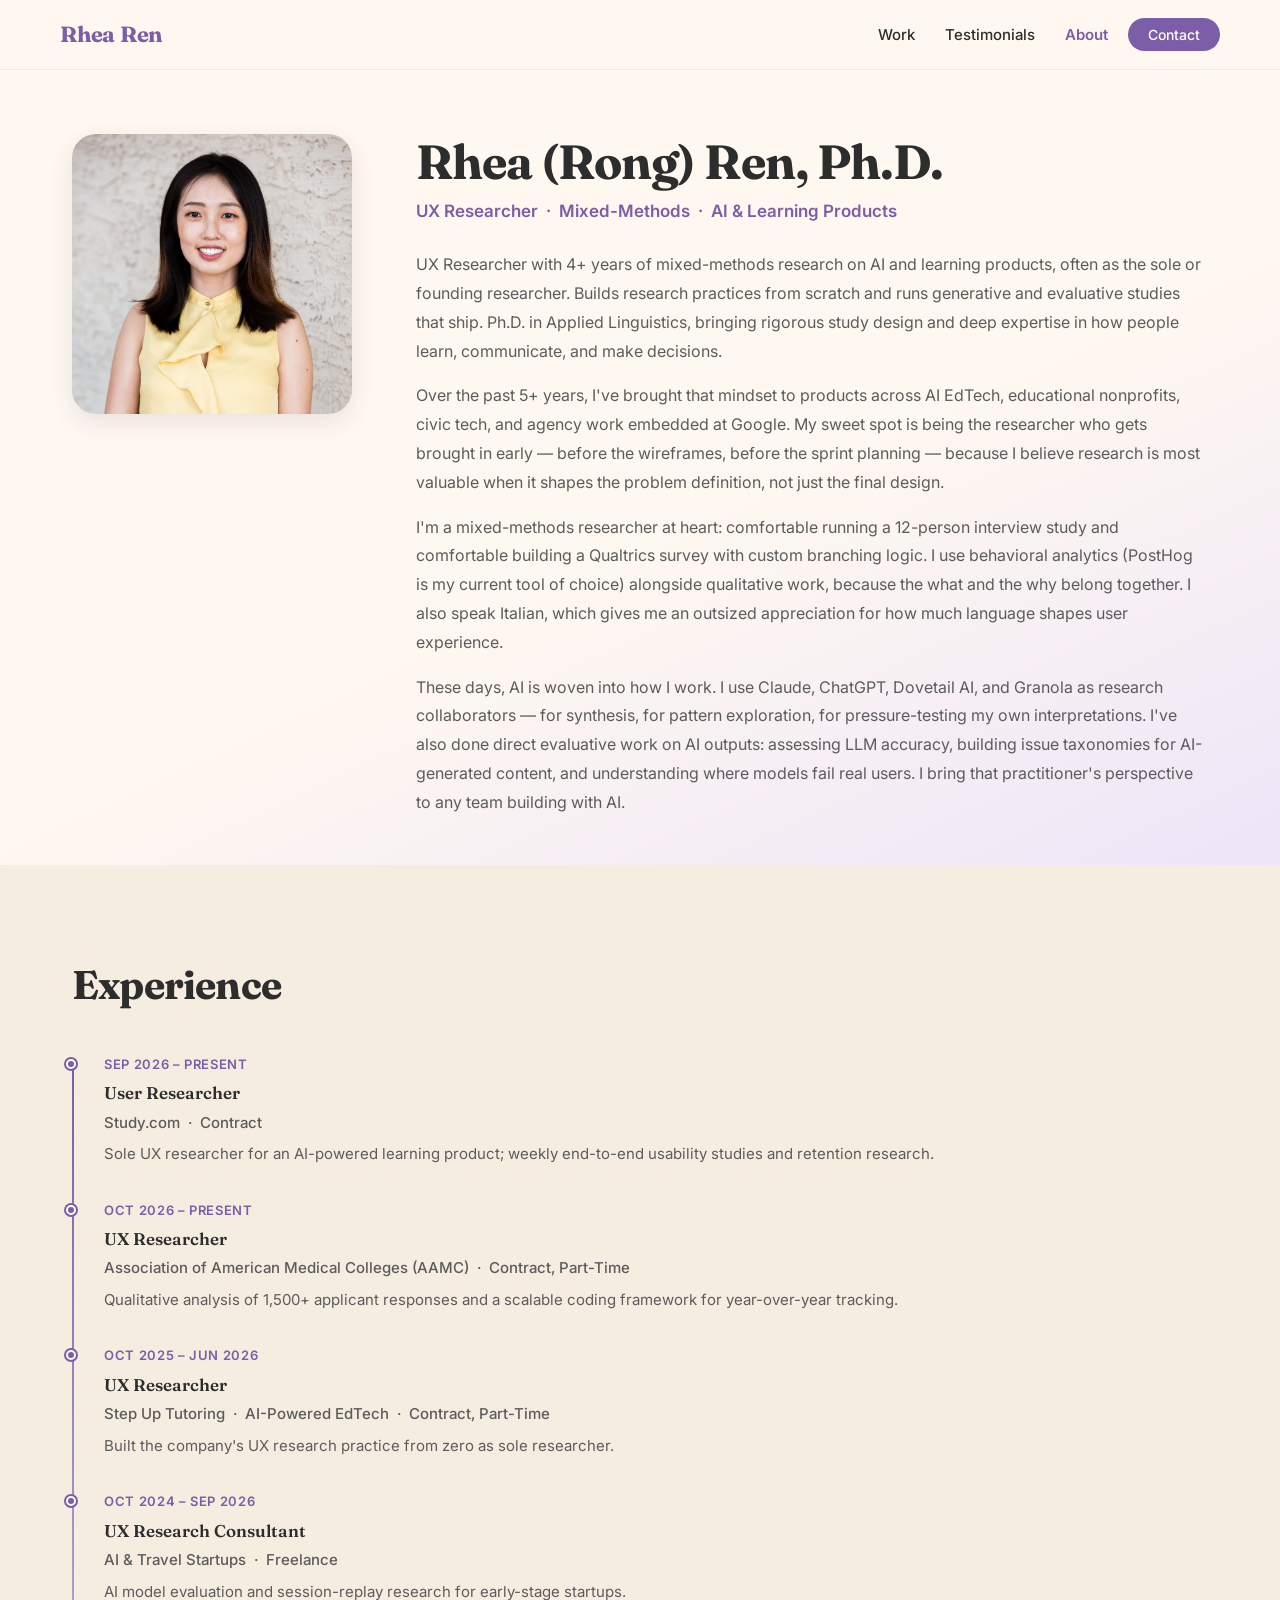
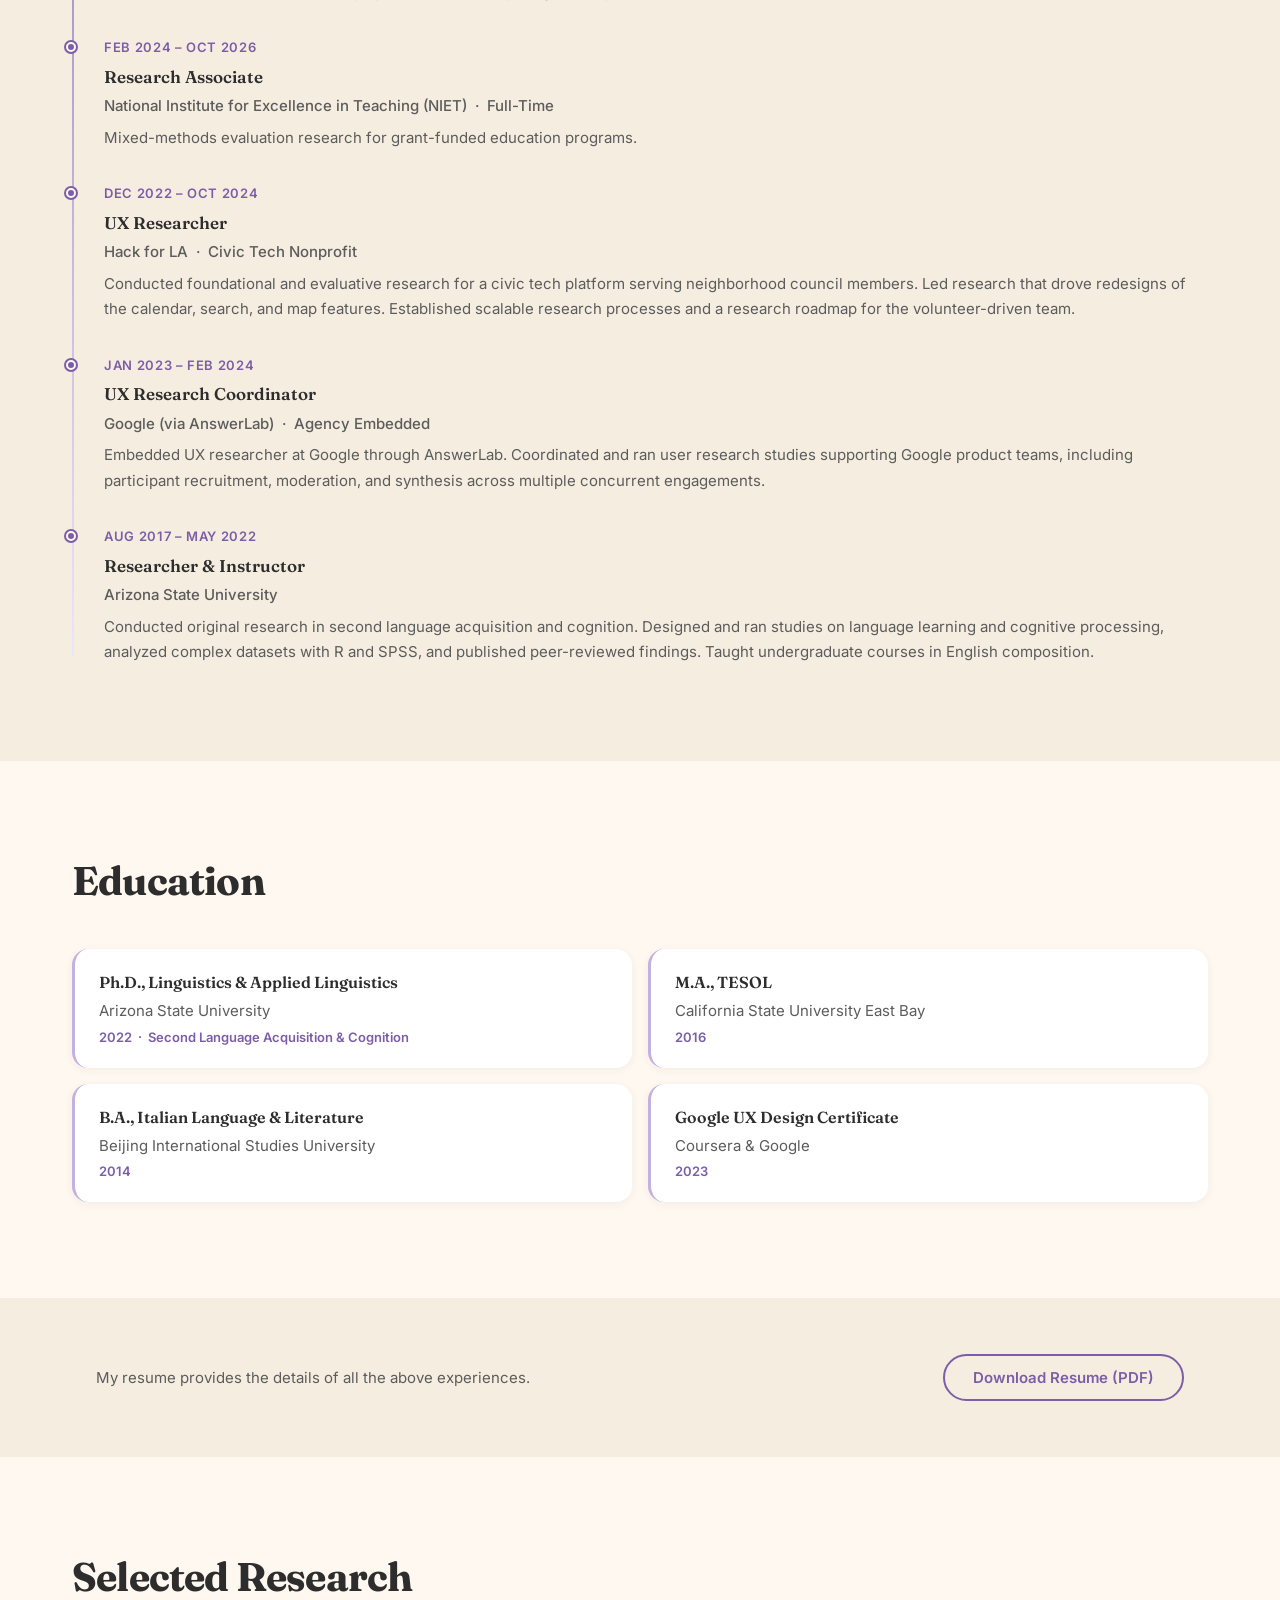
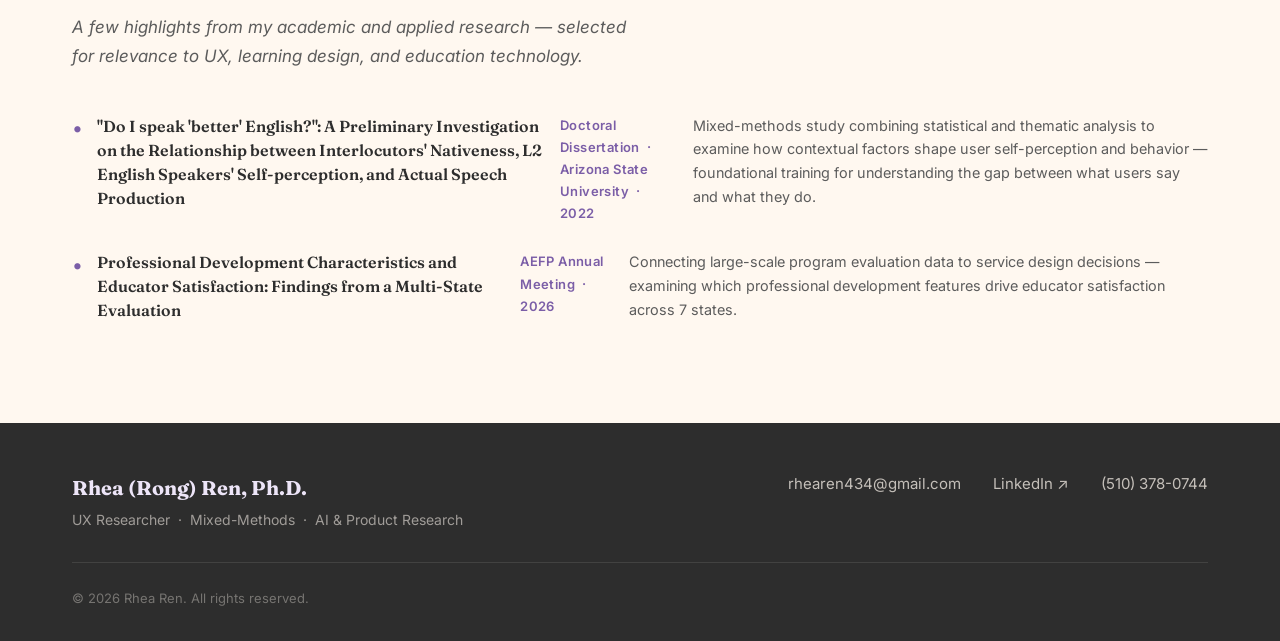
==== commit 0b766bbd: "Portfolio update: new AI learning product case study, updated bio and experience, accuracy fixes" ====
--- a/about.html
+++ b/about.html
@@ -4,9 +4,9 @@
   <meta charset="UTF-8">
   <meta name="viewport" content="width=device-width, initial-scale=1.0">
   <title>About — Rhea Ren | UX Researcher</title>
-  <meta name="description" content="About Rhea (Rong) Ren, Ph.D. — Mixed-Methods UX Researcher with a Ph.D. in Applied Linguistics and 4+ years in AI EdTech, nonprofits, civic tech, and embedded agency work.">
-  <meta property="og:title" content="About — Rhea Ren | UX Researcher">
-  <meta property="og:description" content="Ph.D. linguist turned UX Researcher. 4+ years of mixed-methods research across AI EdTech, nonprofits, and civic tech.">
+  <meta name="description" content="About Rhea (Rong) Ren, Ph.D. — UX Researcher with 4+ years of mixed-methods research on AI and learning products, often as the sole or founding researcher.">
+  <meta property="og:title" content="About — Rhea Ren | UX Researcher | Mixed-Methods | AI & Learning Products">
+  <meta property="og:description" content="UX Researcher with 4+ years building research practices from scratch for AI and learning products. Ph.D. in Applied Linguistics.">
   <meta property="og:type" content="website">
   <link rel="canonical" href="about.html">
   <link rel="preconnect" href="https://fonts.googleapis.com">
@@ -46,9 +46,9 @@
 
           <div class="about-bio__text">
             <h1>Rhea (Rong) Ren, Ph.D.</h1>
-            <p class="subtitle">UX Researcher &nbsp;·&nbsp; Mixed-Methods &nbsp;·&nbsp; AI &amp; Product Research</p>
-
-            <p>I came to UX research through an unexpected path: a Ph.D. in Applied Linguistics from Arizona State University, where I spent years studying how people learn language — the cognitive patterns, the social contexts, the moments where understanding breaks down. Studying how humans make sense of complex systems turned out to be excellent training for research.</p>
+            <p class="subtitle">UX Researcher &nbsp;·&nbsp; Mixed-Methods &nbsp;·&nbsp; AI &amp; Learning Products</p>
+
+            <p>UX Researcher with 4+ years of mixed-methods research on AI and learning products, often as the sole or founding researcher. Builds research practices from scratch and runs generative and evaluative studies that ship. Ph.D. in Applied Linguistics, bringing rigorous study design and deep expertise in how people learn, communicate, and make decisions.</p>
 
             <p>Over the past 5+ years, I've brought that mindset to products across AI EdTech, educational nonprofits, civic tech, and agency work embedded at Google. My sweet spot is being the researcher who gets brought in early — before the wireframes, before the sprint planning — because I believe research is most valuable when it shapes the problem definition, not just the final design.</p>
 
@@ -71,24 +71,38 @@
         <div class="timeline fade-in">
 
           <div class="timeline-item">
-            <p class="timeline-item__period">Feb 2024 – Present</p>
-            <p class="timeline-item__role">Research Associate (Focus: Mixed-Methods Evaluation &amp; UX Research)</p>
-            <p class="timeline-item__company">NIET &nbsp;·&nbsp; Non-profit Education Service Provider</p>
-            <p class="timeline-item__desc">Designed and executed evaluation research across 3 concurrent grant-funded projects spanning 7 states. Built multi-state research instruments, led focus groups and interviews, and translated complex stakeholder questions into structured evaluation frameworks that informed program strategy.</p>
+            <p class="timeline-item__period">Sep 2026 – Present</p>
+            <p class="timeline-item__role">User Researcher</p>
+            <p class="timeline-item__company">Study.com &nbsp;·&nbsp; Contract</p>
+            <p class="timeline-item__desc">Sole UX researcher for an AI-powered learning product; weekly end-to-end usability studies and retention research.</p>
+          </div>
+
+          <div class="timeline-item">
+            <p class="timeline-item__period">Oct 2026 – Present</p>
+            <p class="timeline-item__role">UX Researcher</p>
+            <p class="timeline-item__company">Association of American Medical Colleges (AAMC) &nbsp;·&nbsp; Contract, Part-Time</p>
+            <p class="timeline-item__desc">Qualitative analysis of 1,500+ applicant responses and a scalable coding framework for year-over-year tracking.</p>
           </div>
 
           <div class="timeline-item">
             <p class="timeline-item__period">Oct 2025 – Jun 2026</p>
             <p class="timeline-item__role">UX Researcher</p>
-            <p class="timeline-item__company">Step Up Tutoring &nbsp;·&nbsp; EdTech Startup</p>
-            <p class="timeline-item__desc">Sole researcher owning the full research lifecycle for an MVP-stage AI tutoring platform. Led two phases of mixed-methods research across two AI-powered tools — Session Briefing and Tutor SideKick — including user interviews, usability testing, session replay analysis, and behavioral analytics via PostHog.</p>
-          </div>
-
-          <div class="timeline-item">
-            <p class="timeline-item__period">Oct 2024 – Present</p>
+            <p class="timeline-item__company">Step Up Tutoring &nbsp;·&nbsp; AI-Powered EdTech &nbsp;·&nbsp; Contract, Part-Time</p>
+            <p class="timeline-item__desc">Built the company's UX research practice from zero as sole researcher.</p>
+          </div>
+
+          <div class="timeline-item">
+            <p class="timeline-item__period">Oct 2024 – Sep 2026</p>
             <p class="timeline-item__role">UX Research Consultant</p>
-            <p class="timeline-item__company">Freelance</p>
-            <p class="timeline-item__desc">Independent research consulting for early-stage and growth-stage teams. Specialized in rapid mixed-methods research, user interview programs, and research infrastructure setup for teams without an embedded researcher.</p>
+            <p class="timeline-item__company">AI &amp; Travel Startups &nbsp;·&nbsp; Freelance</p>
+            <p class="timeline-item__desc">AI model evaluation and session-replay research for early-stage startups.</p>
+          </div>
+
+          <div class="timeline-item">
+            <p class="timeline-item__period">Feb 2024 – Oct 2026</p>
+            <p class="timeline-item__role">Research Associate</p>
+            <p class="timeline-item__company">National Institute for Excellence in Teaching (NIET) &nbsp;·&nbsp; Full-Time</p>
+            <p class="timeline-item__desc">Mixed-methods evaluation research for grant-funded education programs.</p>
           </div>
 
           <div class="timeline-item">
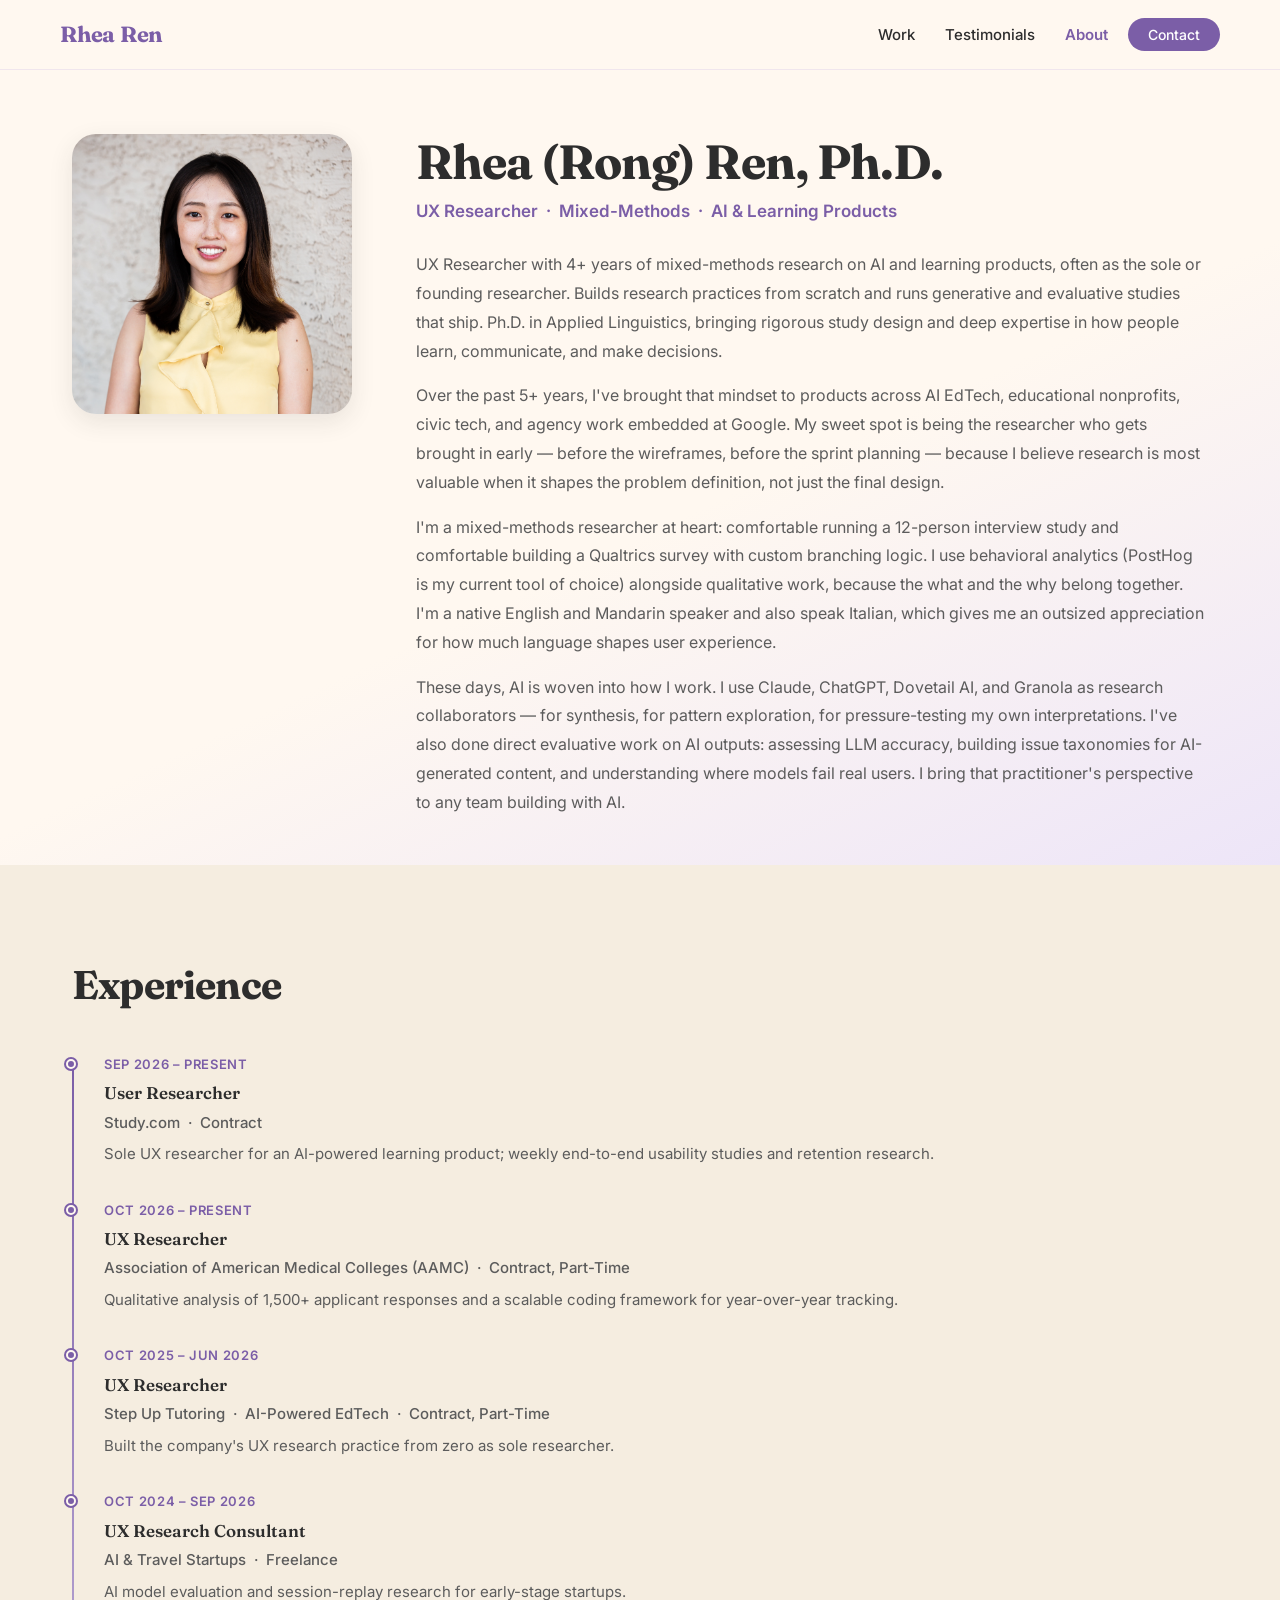
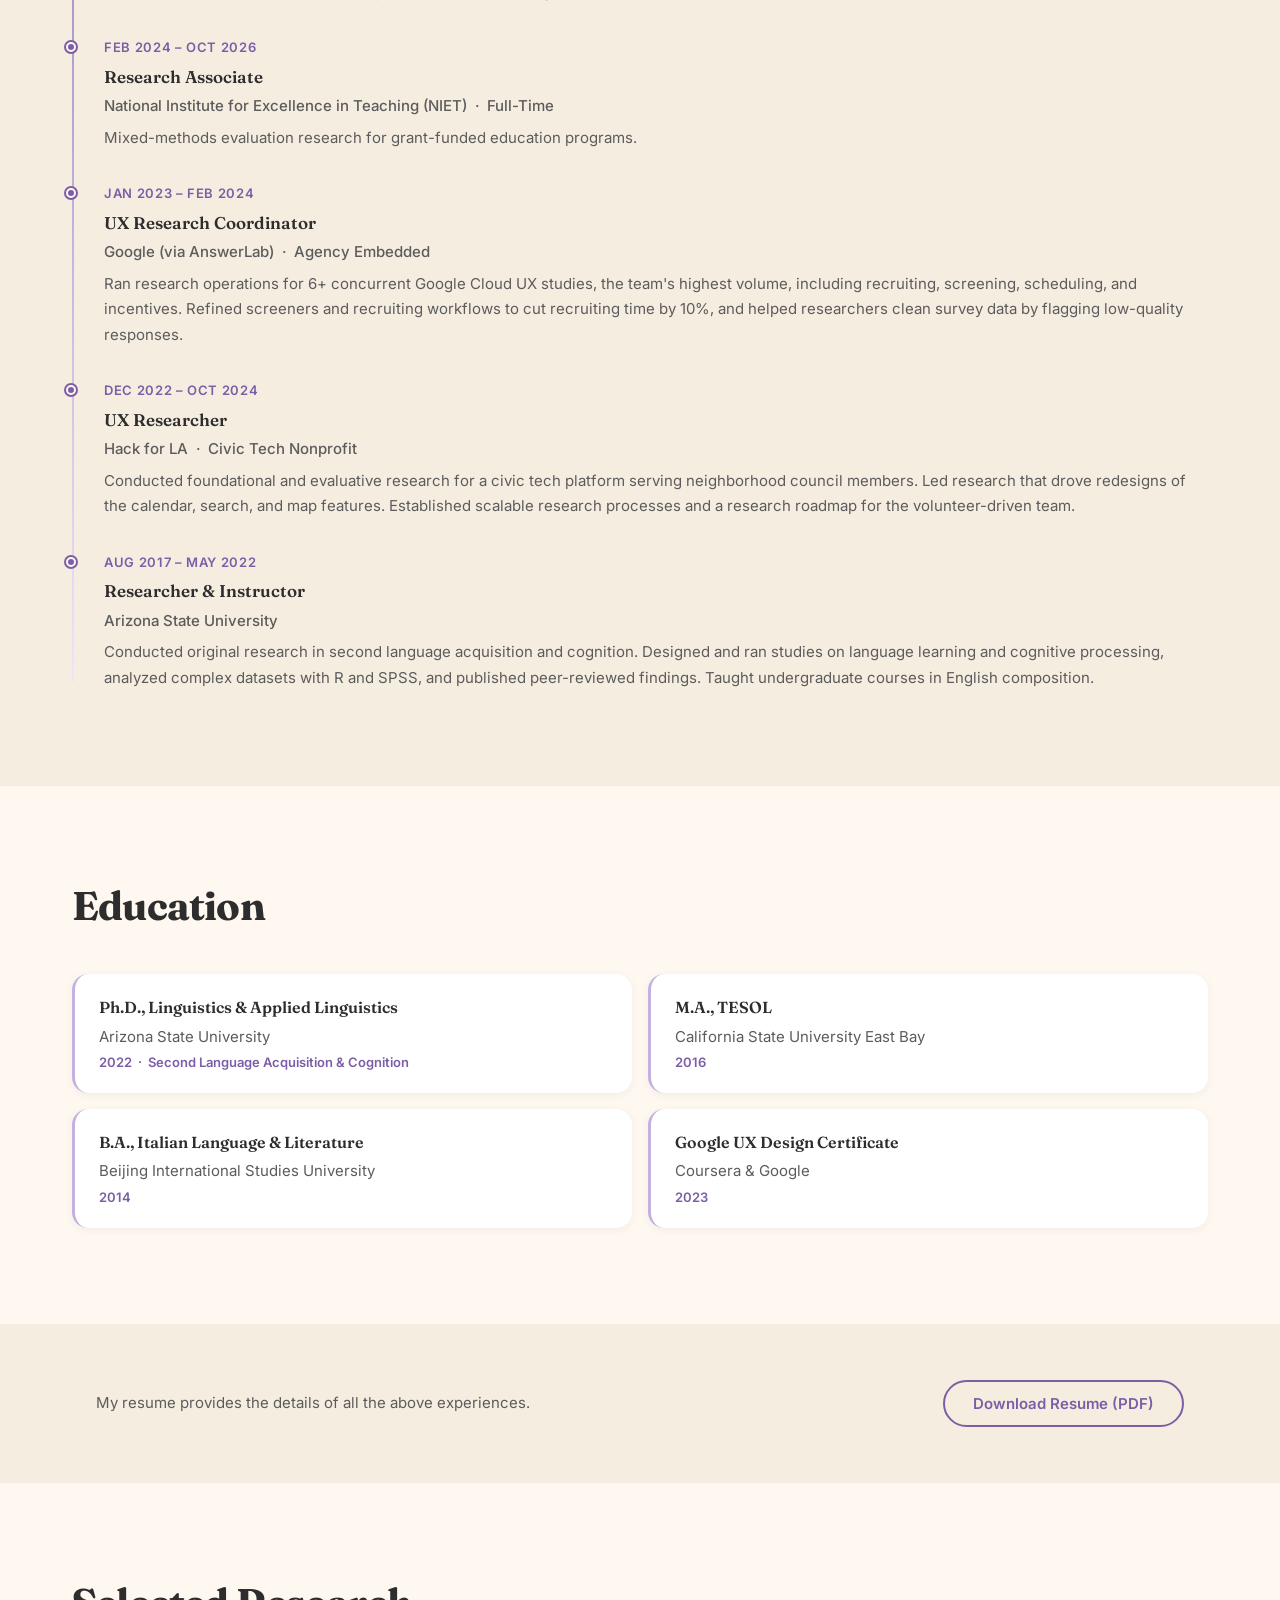
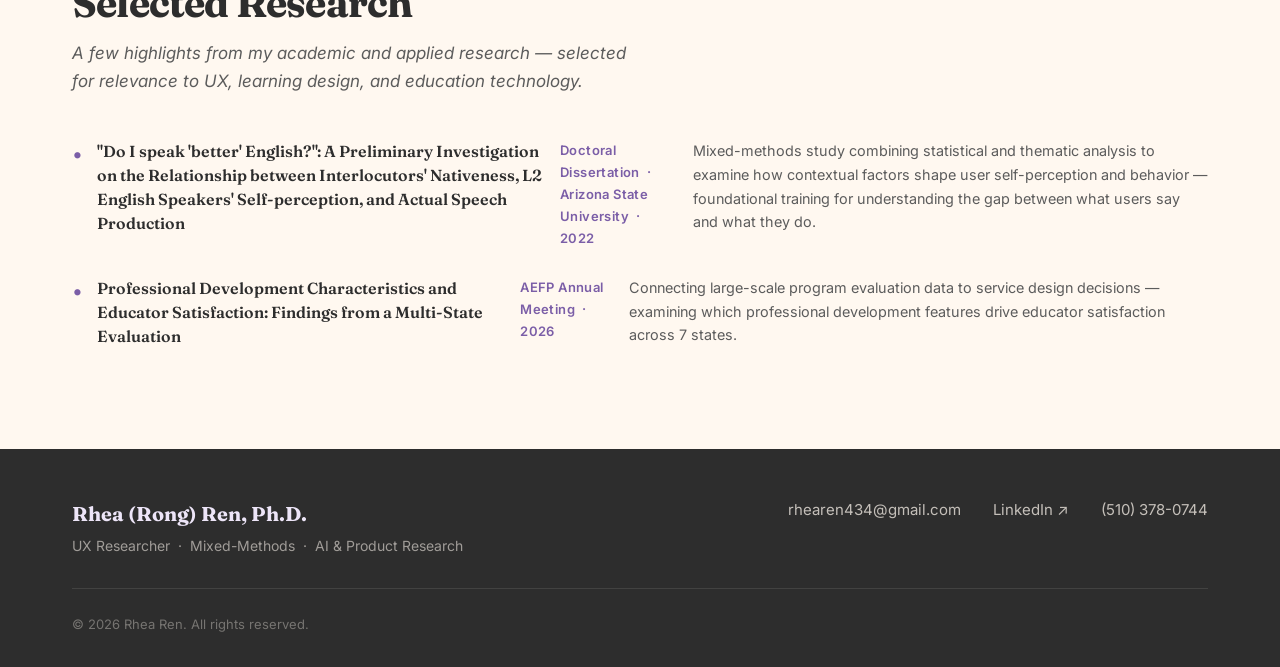
==== commit 1a04fded: "Reorder testimonials and About experience Co-Authored-By: Claude Sonnet 4.6 <noreply@anthropic.com>" ====
--- a/about.html
+++ b/about.html
@@ -52,7 +52,7 @@
 
             <p>Over the past 5+ years, I've brought that mindset to products across AI EdTech, educational nonprofits, civic tech, and agency work embedded at Google. My sweet spot is being the researcher who gets brought in early — before the wireframes, before the sprint planning — because I believe research is most valuable when it shapes the problem definition, not just the final design.</p>
 
-            <p>I'm a mixed-methods researcher at heart: comfortable running a 12-person interview study and comfortable building a Qualtrics survey with custom branching logic. I use behavioral analytics (PostHog is my current tool of choice) alongside qualitative work, because the what and the why belong together. I also speak Italian, which gives me an outsized appreciation for how much language shapes user experience.</p>
+            <p>I'm a mixed-methods researcher at heart: comfortable running a 12-person interview study and comfortable building a Qualtrics survey with custom branching logic. I use behavioral analytics (PostHog is my current tool of choice) alongside qualitative work, because the what and the why belong together. I'm a native English and Mandarin speaker and also speak Italian, which gives me an outsized appreciation for how much language shapes user experience.</p>
 
             <p>These days, AI is woven into how I work. I use Claude, ChatGPT, Dovetail AI, and Granola as research collaborators — for synthesis, for pattern exploration, for pressure-testing my own interpretations. I've also done direct evaluative work on AI outputs: assessing LLM accuracy, building issue taxonomies for AI-generated content, and understanding where models fail real users. I bring that practitioner's perspective to any team building with AI.</p>
           </div>
@@ -106,17 +106,17 @@
           </div>
 
           <div class="timeline-item">
+            <p class="timeline-item__period">Jan 2023 – Feb 2024</p>
+            <p class="timeline-item__role">UX Research Coordinator</p>
+            <p class="timeline-item__company">Google (via AnswerLab) &nbsp;·&nbsp; Agency Embedded</p>
+            <p class="timeline-item__desc">Ran research operations for 6+ concurrent Google Cloud UX studies, the team's highest volume, including recruiting, screening, scheduling, and incentives. Refined screeners and recruiting workflows to cut recruiting time by 10%, and helped researchers clean survey data by flagging low-quality responses.</p>
+          </div>
+
+          <div class="timeline-item">
             <p class="timeline-item__period">Dec 2022 – Oct 2024</p>
             <p class="timeline-item__role">UX Researcher</p>
             <p class="timeline-item__company">Hack for LA &nbsp;·&nbsp; Civic Tech Nonprofit</p>
             <p class="timeline-item__desc">Conducted foundational and evaluative research for a civic tech platform serving neighborhood council members. Led research that drove redesigns of the calendar, search, and map features. Established scalable research processes and a research roadmap for the volunteer-driven team.</p>
-          </div>
-
-          <div class="timeline-item">
-            <p class="timeline-item__period">Jan 2023 – Feb 2024</p>
-            <p class="timeline-item__role">UX Research Coordinator</p>
-            <p class="timeline-item__company">Google (via AnswerLab) &nbsp;·&nbsp; Agency Embedded</p>
-            <p class="timeline-item__desc">Embedded UX researcher at Google through AnswerLab. Coordinated and ran user research studies supporting Google product teams, including participant recruitment, moderation, and synthesis across multiple concurrent engagements.</p>
           </div>
 
           <div class="timeline-item">
